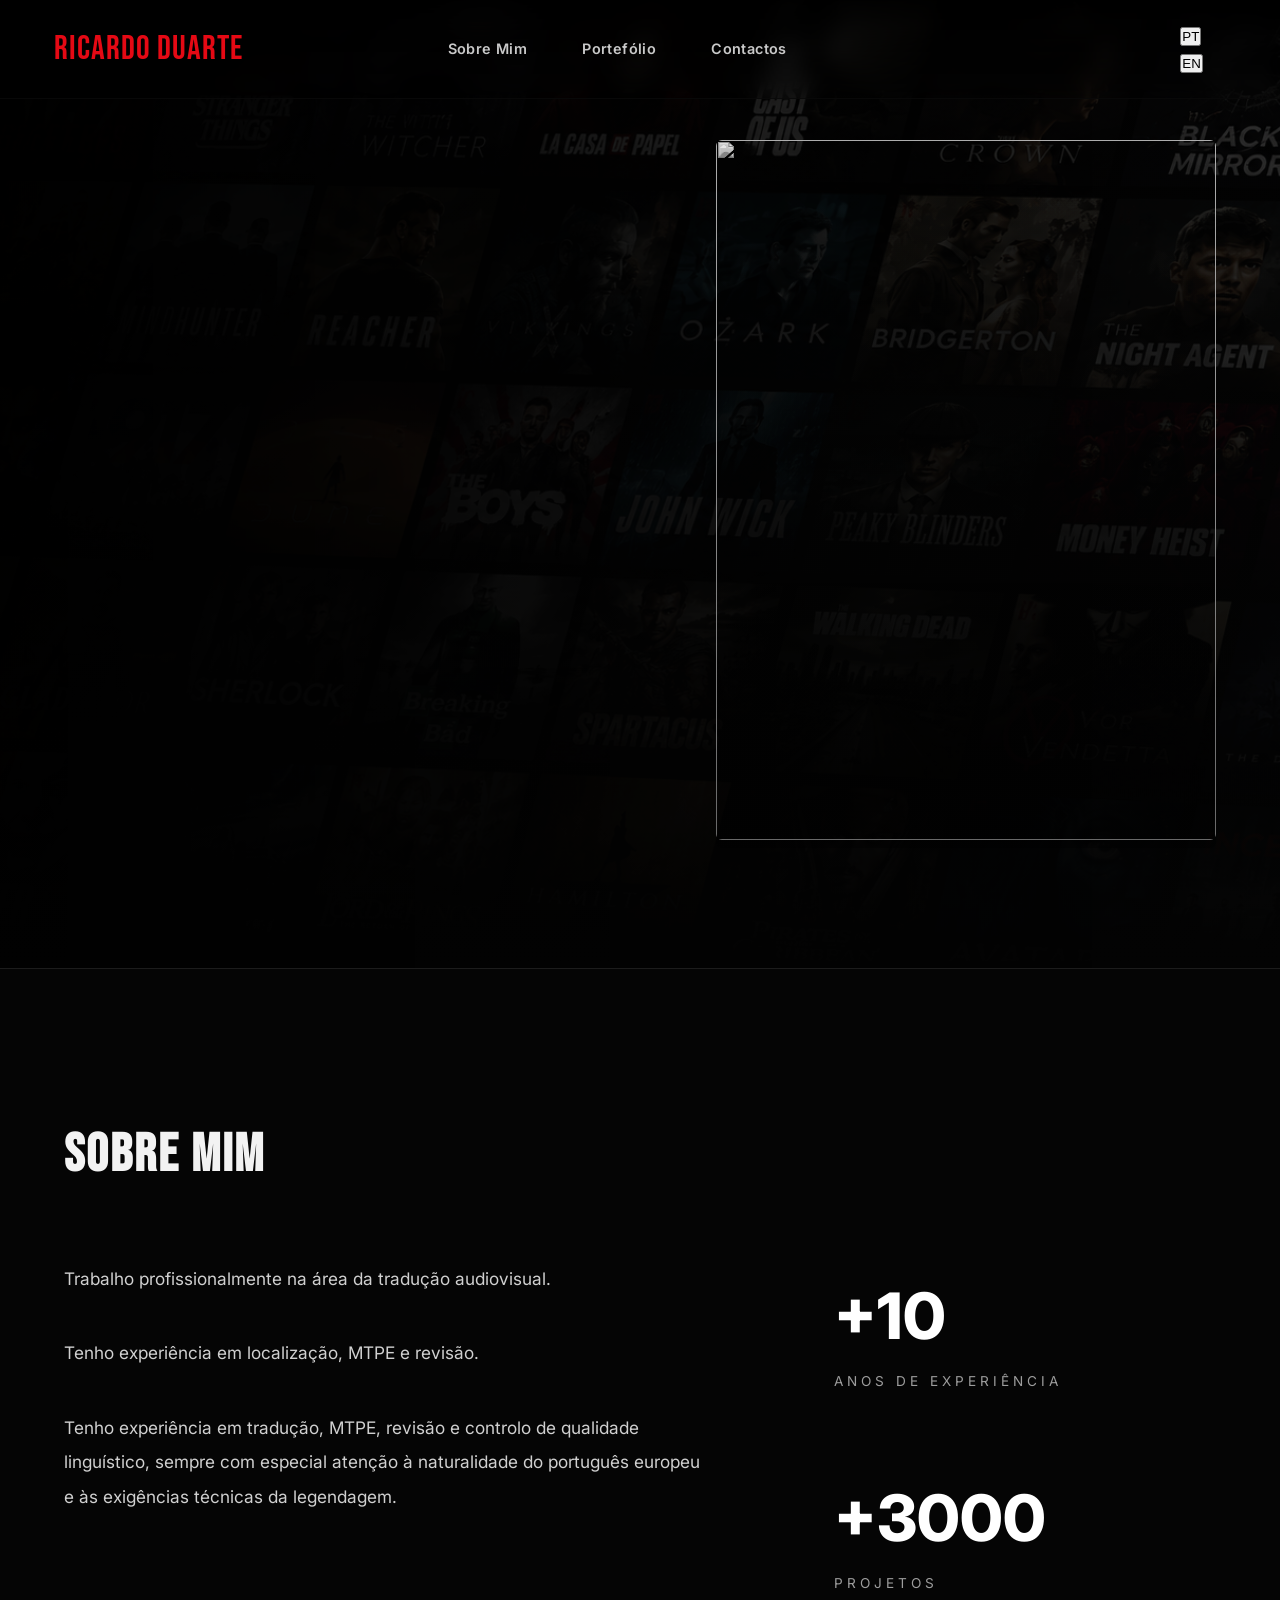
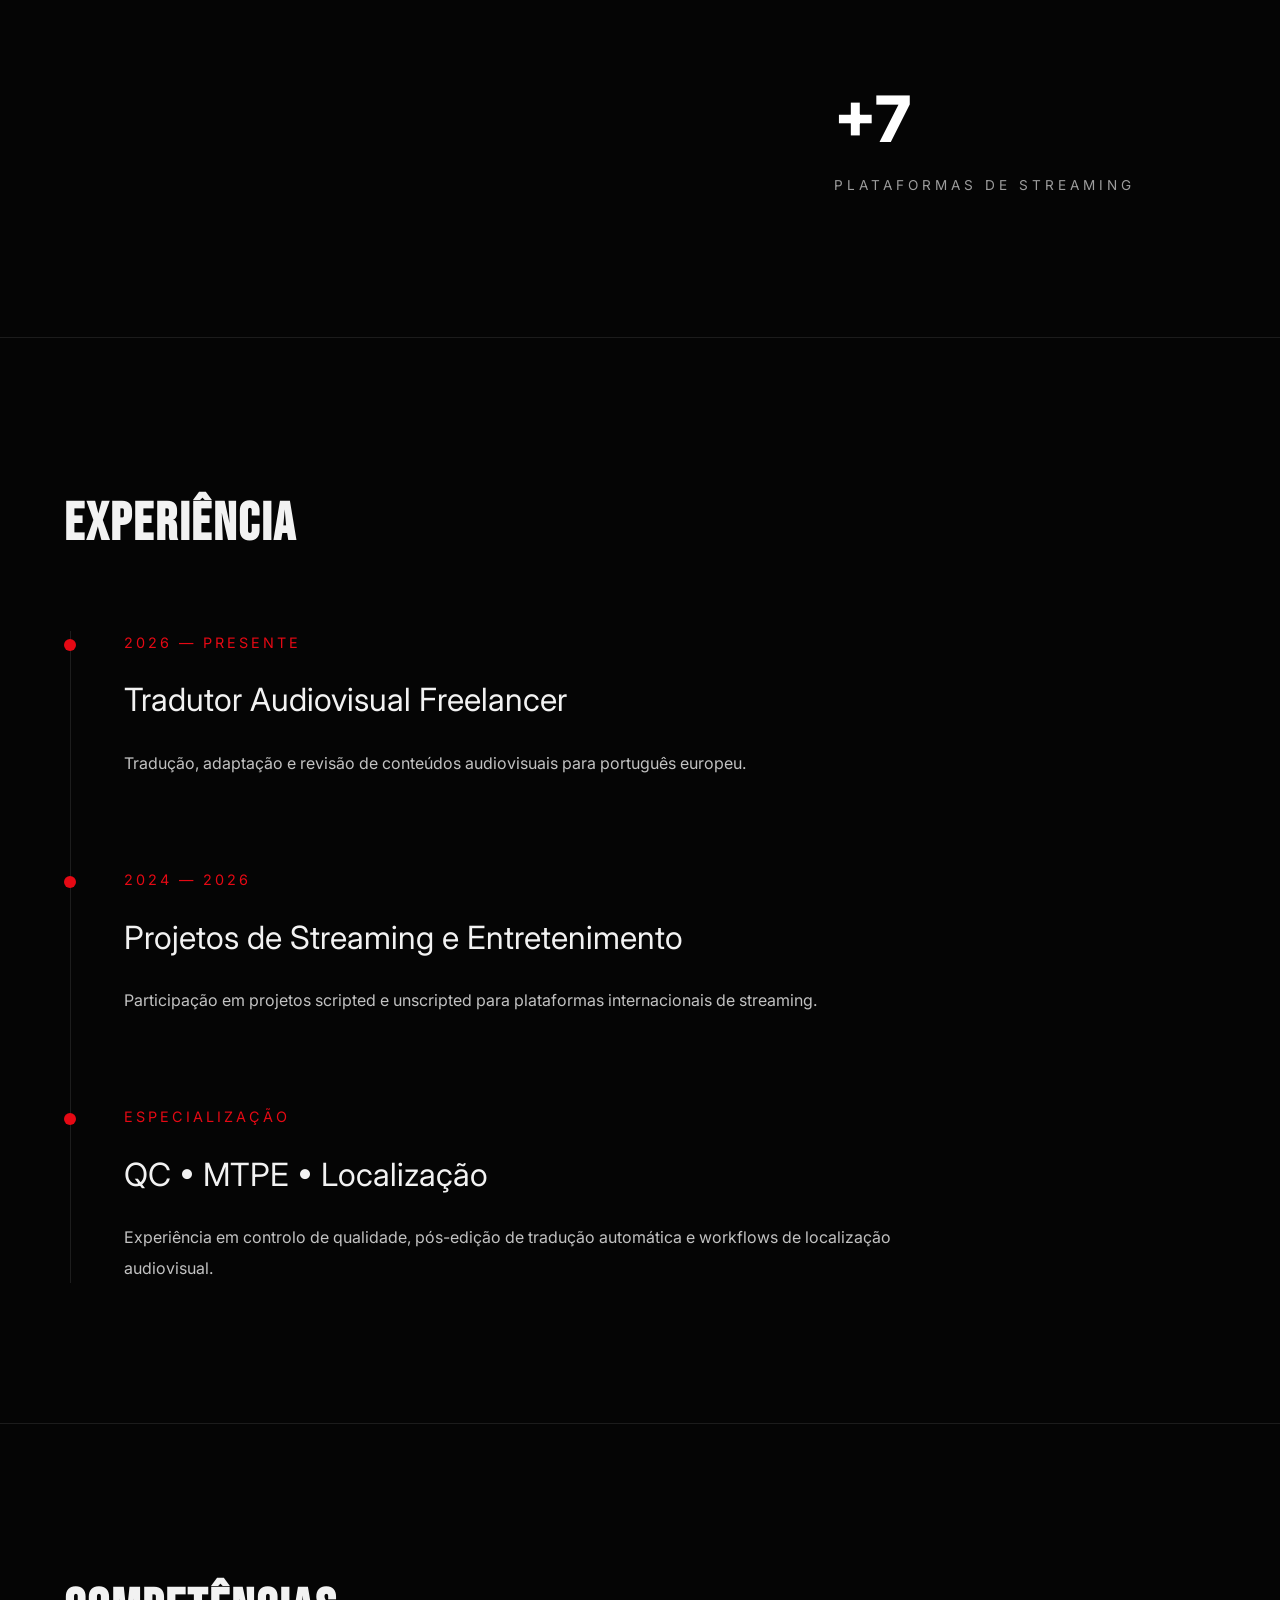
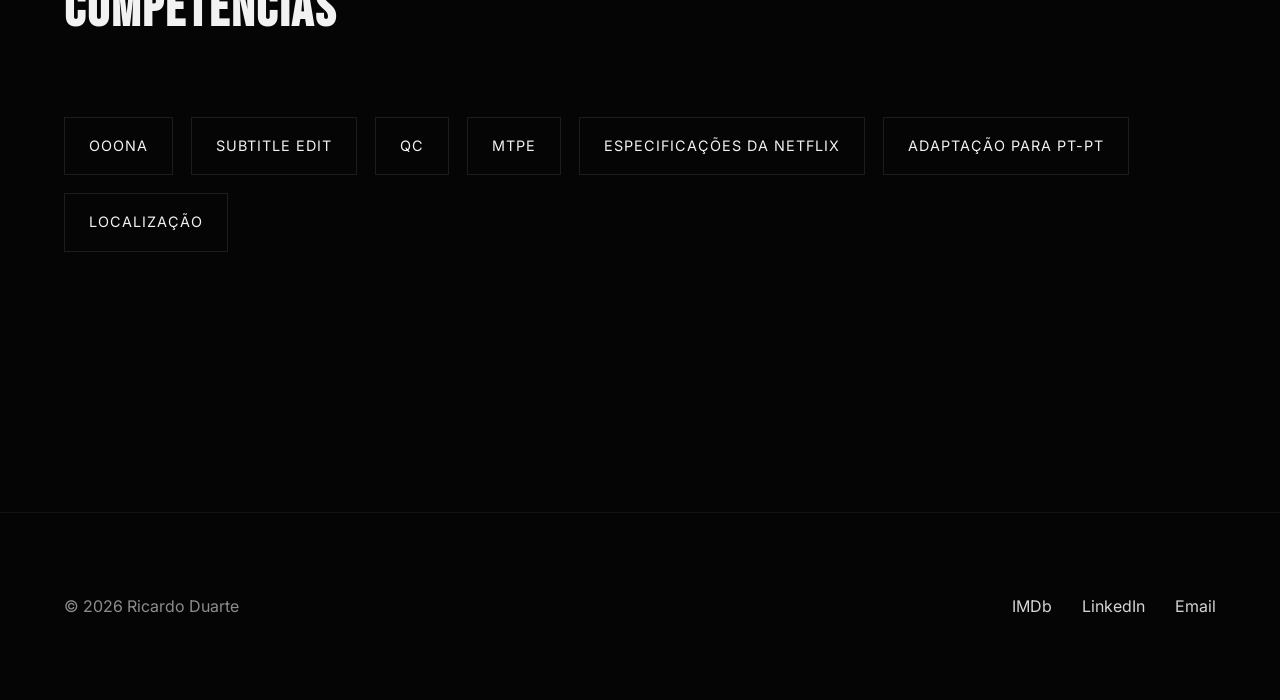
==== index.html @ 2865c987 "Update index.html landing" ====
<!DOCTYPE html>
<html lang="pt-PT">

<head>

  <meta charset="UTF-8" />

  <meta name="viewport"
        content="width=device-width, initial-scale=1.0" />

  <title>Ricardo Duarte — Tradução e legendagem audiovisual</title>

  <!-- FONTS -->

  <link rel="preconnect"
        href="https://fonts.googleapis.com">

  <link rel="preconnect"
        href="https://fonts.gstatic.com"
        crossorigin>

  <link href="https://fonts.googleapis.com/css2?family=Inter:wght@300;400;500;600;700;800&family=Bebas+Neue&display=swap"
        rel="stylesheet">
<link rel="stylesheet" href="css/global.css">
<link rel="stylesheet" href="css/index.css">

</head>

<body>

  <!-- NAVBAR -->

  <nav>
    <a href="index.html"
       class="logo">
      RICARDO DUARTE
    </a>

    <div class="nav-links">

      <a href="index.html">Sobre Mim</a>

      <a href="pages/portfolio.html">Portefólio</a>

      <a href="pages/contactos.html">Contactos</a>

    </div>
        <div class="language-switch">

      <button onclick="loadLanguage('pt')">
          PT
      </button>
  
      <button onclick="loadLanguage('en')">
          EN
      </button>
    </div>

  </nav>

  <!-- HERO -->

  <section class="hero">

    <div class="hero-background"></div>

    <div class="container hero-grid">

      <div class="hero-left">

        <div id="hero-subtitle" class="hero-subtitle"></div>

        <h1>
          <span id="hero-first-name">
          </span>

          <br>

          <span id="hero-last-name"></span>
        </h1>

        <div id="hero-description" class="hero-description"></div>

      </div>

      <div class="hero-image">

        <div class="image-overlay"></div>
        <img id="hero-image" src="" alt="">

      </div>

    </div>

  </section>

  <main>

    <!-- ABOUT -->

    <section class="section">

      <div class="container">

        <h2 id="about-title" class="section-title">
          Sobre Mim
        </h2>

        <div class="about-grid">

          <div class="about-text">

            <p id="about-text-1"></p>
            
            <p id="about-text-2"></p>

            <p id="about-text-3"></p>
            
          </div>

          <div class="stats">

            <div class="stat">

              <h3 id="aboutExpYears"></h3>

              <p id="aboutExpYearsDescription"></p>

            </div>

            <div class="stat">

              <h3 id="aboutExpProjects"></h3>

              <p id="aboutExpProjectsDescription"></p>

            </div>

            <div class="stat">

              <h3 id="aboutExpChannels"></h3>

              <p id="aboutExpChannelsDescription"></p>

            </div>

          </div>

        </div>

      </div>

    </section>

    <!-- EXPERIENCE -->

    <section class="section">

      <div class="container">

        <h2 id="experience-title" class="section-title"></h2>

        <div id="experience-container" class="timeline"></div>

      </div>

    </section>

    <!-- SKILLS -->

    <section class="section">

      <div class="container">

        <h2 id="skills-title" class="section-title">
          Competências
        </h2>

        <div id="skills-container" class="skills"></div>

      </div>

    </section>

  </main>

  <!-- FOOTER -->

  <footer>

    <div class="container footer-content">

      <p>
        © 2026 Ricardo Duarte
      </p>

      <div class="footer-links">

        <a href="#">IMDb</a>

        <a href="#">LinkedIn</a>

        <a href="pages/contactos.html">Email</a>

      </div>

    </div>

  </footer>
  
  <script src="data/index-content.js"></script>
  <script src="scripts/language.js"></script>
  <script src="scripts/script.js"></script>

</body>
</html>
---- css/global.css ----
/* FOOTER */

footer{

  padding:80px 0;

  border-top:
  1px solid rgba(255,255,255,0.05);
}

.footer-content{

  display:flex;

  justify-content:space-between;

  align-items:center;

  gap:20px;

  flex-wrap:wrap;
}

.footer-content p{

  color:#8d8d8d;
}

.footer-links{

  display:flex;

  gap:30px;
}

.footer-links a{

  position:relative;

  color:#d5d5d5;

  text-decoration:none;
}

.footer-links a::after{

  content:"";

  position:absolute;

  left:0;

  bottom:-5px;

  width:0%;

  height:1px;

  background:#e50914;

  transition:0.25s ease;
}

.footer-links a:hover::after{

  width:100%;
}
---- css/index.css ----
@import url('https://fonts.googleapis.com/css2?family=Inter:wght@300;400;500;600;700;800&family=Bebas+Neue&display=swap');

*{
  margin:0;
  padding:0;
  box-sizing:border-box;
}

:root{
  --bg:#050505;
  --text:#f2f2f2;
  --muted:#9f9f9f;
  --accent:#e50914;
  --border:#1c1c1c;
}

html{
  scroll-behavior:smooth;
}

main {
    padding-bottom: 120px;
}

body{
  background:var(--bg);
  color:var(--text);
  font-family:'Inter',sans-serif;
  overflow-x:hidden;
  line-height:1.7;
}

/* NAVBAR */

nav{

  position:fixed;

  top:0;

  width:100%;

  z-index:9999;

  display:flex;

  align-items:center;

  padding:22px 54px;

  background:
  linear-gradient(
    to bottom,
    rgba(0,0,0,0.9),
    rgba(0,0,0,0.15)
  );

  backdrop-filter:blur(10px);

  border-bottom:
  1px solid rgba(255,255,255,0.03);
}

.logo{

  position:absolute;

  left:54px;

  top:20px;

  font-family:'Bebas Neue',sans-serif;

  font-size:2.15rem;

  letter-spacing:1px;

  color:var(--accent);

  text-decoration:none;
}

.nav-links{

  width:100%;

  display:flex;

  justify-content:center;

  gap:55px;
}

.nav-links a{

  position:relative;

  color:#c9c9c9;

  text-decoration:none;

  font-size:0.9rem;

  font-weight:600;

  letter-spacing:0.4px;

  transition:0.25s ease;
}

.nav-links a::after{

  content:"";

  position:absolute;

  left:0;

  bottom:-8px;

  width:0;

  height:2px;

  background:var(--accent);

  transition:0.25s ease;
}

.nav-links a:hover{

  color:white;
}

.nav-links a:hover::after{

  width:100%;
}

/* CONTAINER */

.container{
  width:min(1300px,90%);
  margin:auto;
}

/* HERO */

.hero{

  position:relative;

  min-height:100vh;

  display:flex;

  align-items:center;

  overflow:hidden;

  padding:
  140px
  0
  120px;
}

.hero-background{

  position:absolute;

  inset:0;

  background:
  linear-gradient(
    to right,
    rgba(0,0,0,0.88) 5%,
    rgba(0,0,0,0.65) 40%,
    rgba(0,0,0,0.45) 100%
  ),
  linear-gradient(
    to top,
    rgba(5,5,5,1),
    rgba(5,5,5,0.2)
  ),
  url("../images/hero-bg.jpg");

  background-size:cover;

  background-position:center;

  opacity:0.95;
}

.hero-grid{

  position:relative;

  z-index:2;

  display:grid;

  grid-template-columns:
  1fr
  500px;

  gap:80px;

  align-items:center;
}

.hero-subtitle{

  color:
  rgba(229,9,20,0.92);

  font-size:0.8rem;

  font-weight:700;

  letter-spacing:4px;

  margin-bottom:14px;

  text-transform:uppercase;
}

.hero-left h1{

  font-family:'Bebas Neue',sans-serif;

  font-size:
  clamp(5rem,10vw,8rem);

  line-height:0.88;

  letter-spacing:1px;

  margin-bottom:26px;

  color:#f5f5f5;
}

.hero-left h1 span{
  color:var(--accent);
}

.hero-description{

  max-width:560px;

  font-size:1.02rem;

  color:#b5b5b5;

  line-height:1.9;
}

/* HERO IMAGE */

.hero-image{

  position:relative;
}

.hero-image img{

  width:100%;

  height:700px;

  object-fit:cover;

  filter:
  grayscale(100%)
  brightness(0.9);

  border-radius:6px;
}

.image-overlay{

  position:absolute;

  inset:0;

  background:
  linear-gradient(
    to top,
    rgba(0,0,0,0.4),
    rgba(0,0,0,0)
  );

  z-index:2;

  border-radius:6px;
}

/* SECTIONS */

.section{

  padding:140px 0;

  border-top:
  1px solid var(--border);
}

.section-title{

  font-family:'Bebas Neue',sans-serif;

  font-size:3.4rem;

  letter-spacing:2px;

  margin-bottom:60px;
}

/* ABOUT */

.about-grid{
    display:grid;
    grid-template-columns:1.7fr 1fr;
    gap:120px;
}

.about-text p{
    font-size:1.08rem;
    line-height:2;
    color:#d0d0d0;
    margin-bottom:40px;
}

.stats{
    display:flex;
    flex-direction:column;
    justify-content:center;
    gap:70px;
}

.stat h3{
    font-size:4rem;
    font-weight:800;
    color:white;
}

.stat p{
    color:#9d9d9d;
    text-transform:uppercase;
    letter-spacing:4px;
    font-size:0.85rem;
}

.timeline{
    position:relative;
    display:flex;
    flex-direction:column;
    gap:90px;
    padding-left:60px;
}

.timeline::before{
    content:"";
    position:absolute;
    left:6px;
    top:0;
    bottom:0;
    width:1px;
    background:#1d1d1d;
}

.timeline-item{
    position:relative;
}

.timeline-item::before{
    content:"";
    position:absolute;
    left:-60px;
    top:8px;
    width:12px;
    height:12px;
    border-radius:50%;
    background:#e50914;
}

.timeline-year{
    color:#e50914;
    font-size:0.9rem;
    letter-spacing:3px;
    text-transform:uppercase;
    margin-bottom:18px;
}

.timeline-title{
    font-size:2rem;
    margin-bottom:20px;
}

.timeline-description{
    max-width:800px;
    color:#c2c2c2;
    line-height:1.9;
}

.skills{
    display:flex;
    flex-wrap:wrap;
    gap:18px;
}

.skill{
    border:1px solid #1d1d1d;
    padding:16px 24px;
    font-size:0.9rem;
    letter-spacing:1px;
    text-transform:uppercase;
    transition:.25s;
}

.skill:hover{
    border-color:#e50914;
    transform:translateY(-2px);
}

/* FOOTER */

/* footer{

  padding:80px 0;

  border-top:
  1px solid var(--border);
}

.footer-content{

  display:flex;

  justify-content:space-between;

  align-items:center;

  gap:20px;

  flex-wrap:wrap;
}

.footer-content p{

  color:var(--muted);
}

.footer-links{

  display:flex;

  gap:30px;
}

.footer-links a{

  position:relative;

  color:#d5d5d5;
}

.footer-links a::after{

  content:"";

  position:absolute;

  left:0;

  bottom:-5px;

  width:0%;

  height:1px;

  background:var(--accent);

  transition:0.25s ease;
}

.footer-links a:hover::after{

  width:100%;
} */

/* RESPONSIVE */

@media (max-width:1000px){

  .hero-grid,
  .about-grid{

    grid-template-columns:1fr;
  }

  .hero-image img{

    height:500px;
  }

  .hero{

    padding-top:160px;
  }
}

@media (max-width:700px){

  nav{

    padding:
    18px
    24px;
  }

  .logo{

    left:24px;

    font-size:1.8rem;
  }

  .nav-links{

    gap:20px;
  }

  .hero-left h1{

    font-size:4.5rem;
  }

  .section-title{

    font-size:2.5rem;
  }

  .stat h3{

    font-size:2.2rem;
  }
}
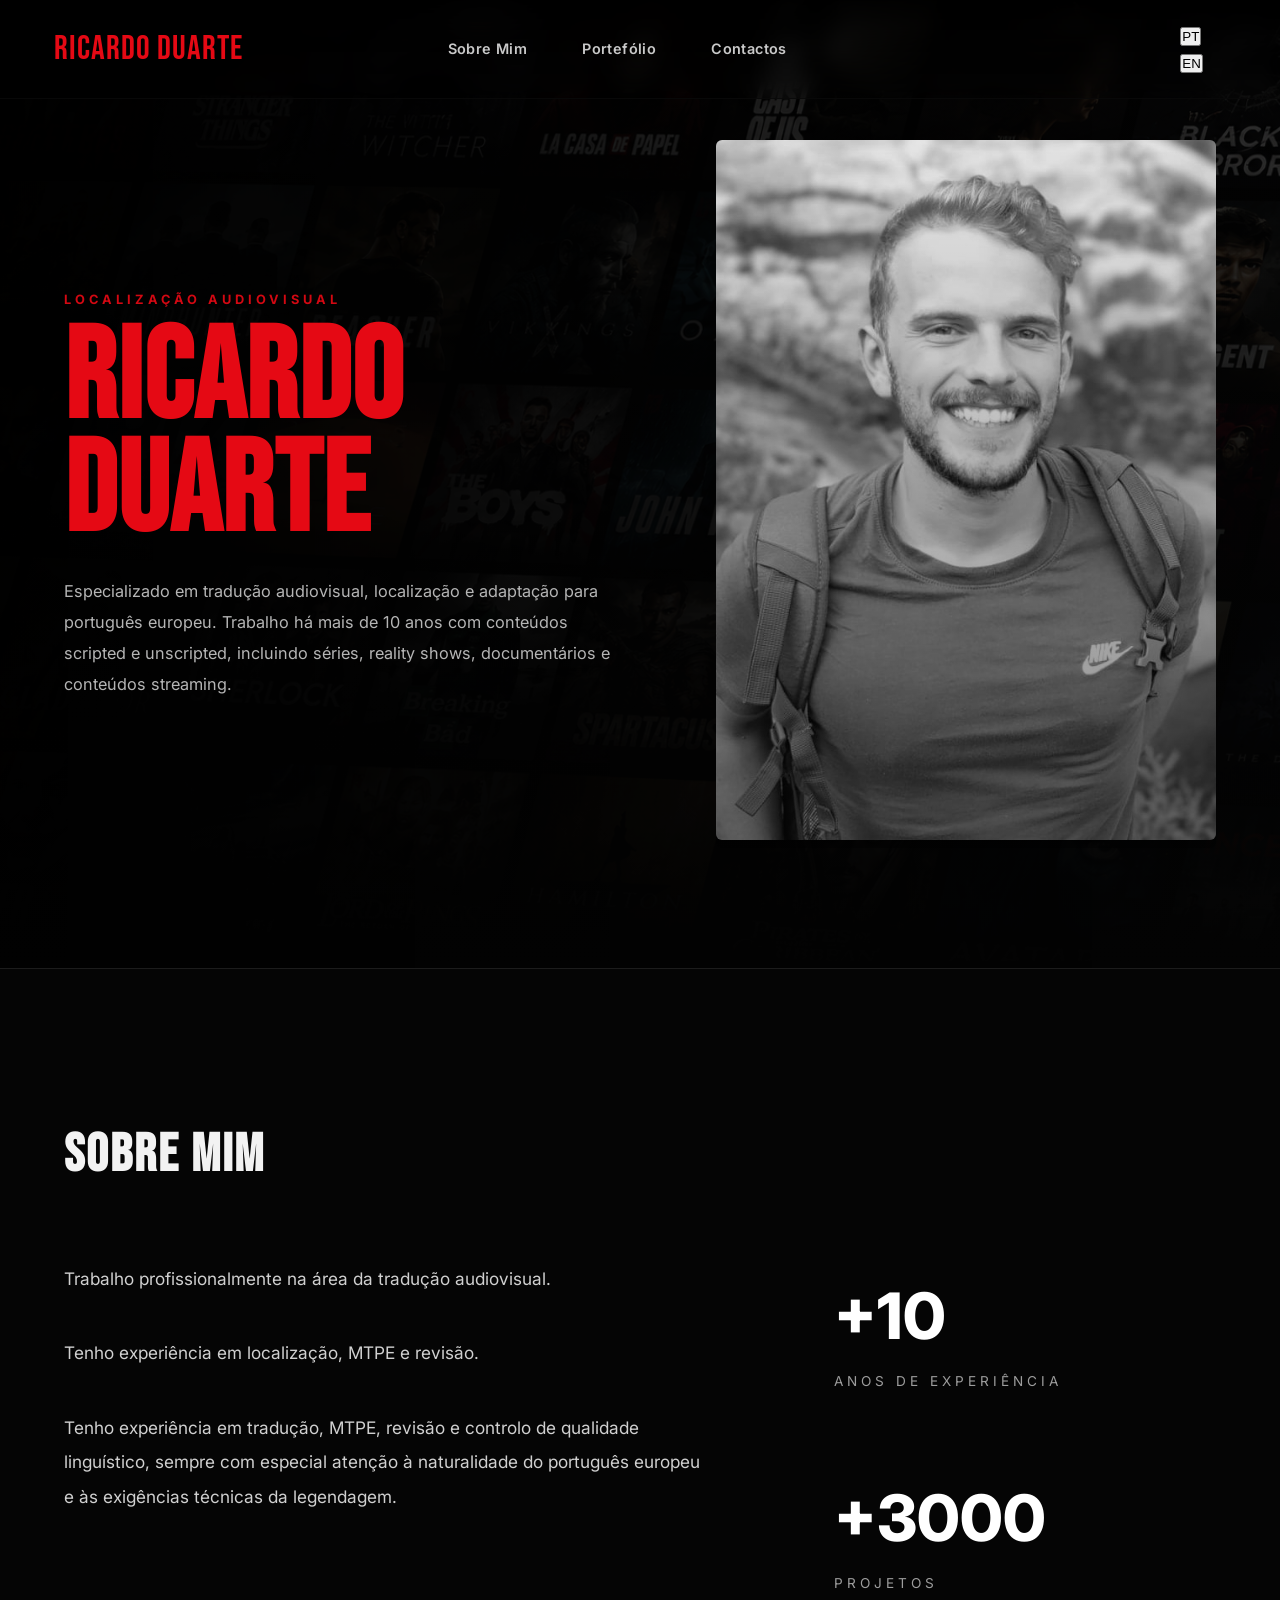
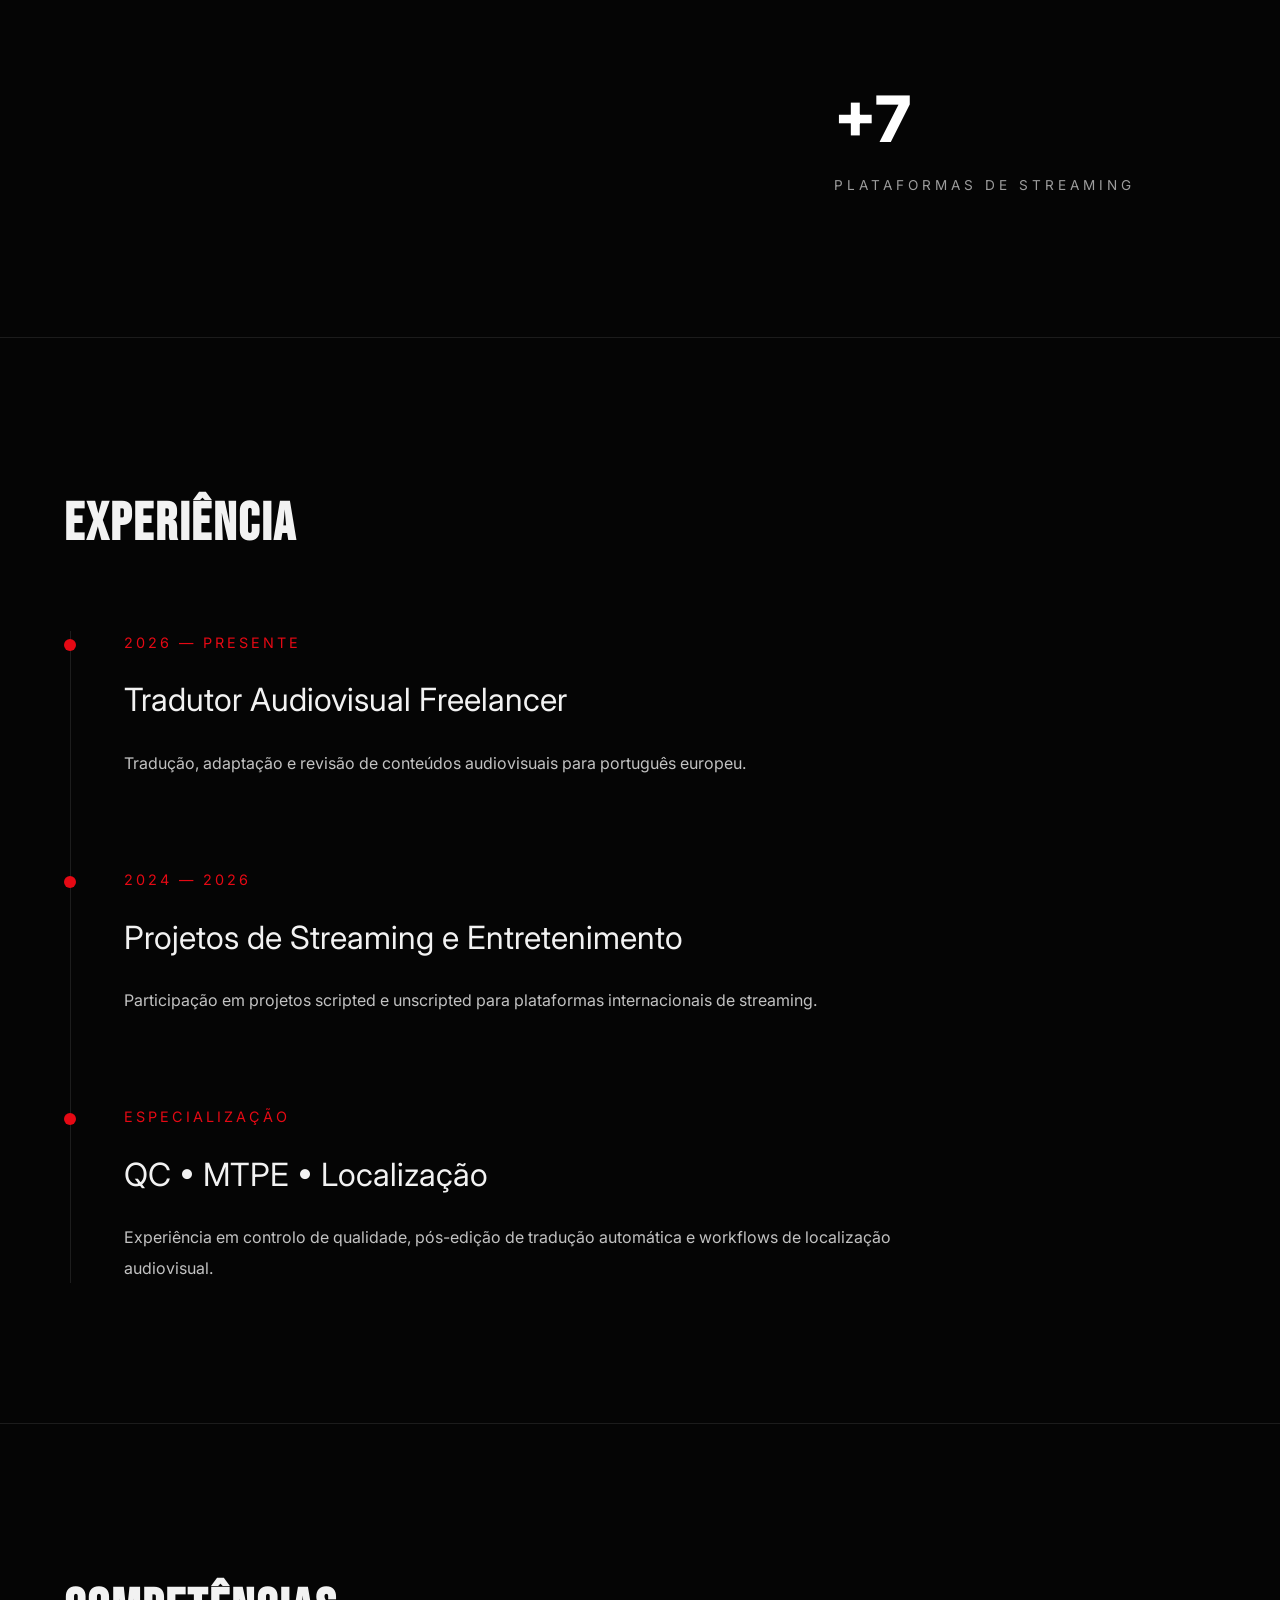
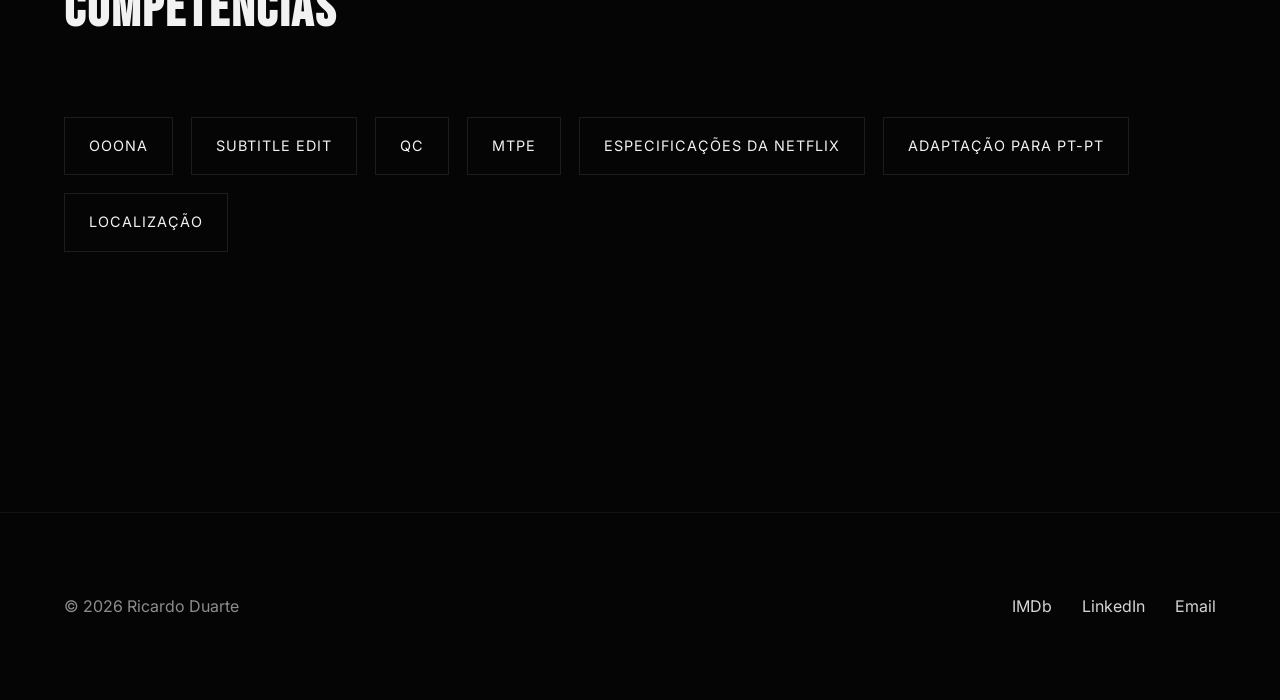
==== commit 3ea1d541: "Update index.html name red" ====
--- a/index.html
+++ b/index.html
@@ -71,12 +71,12 @@
         <div id="hero-subtitle" class="hero-subtitle"></div>
 
         <h1>
-          <span id="hero-first-name">
+          <span id="hero-first-name" class="hero-name-white">
           </span>
 
           <br>
 
-          <span id="hero-last-name"></span>
+          <span id="hero-last-name" class="hero-name-red"></span>
         </h1>
 
         <div id="hero-description" class="hero-description"></div>
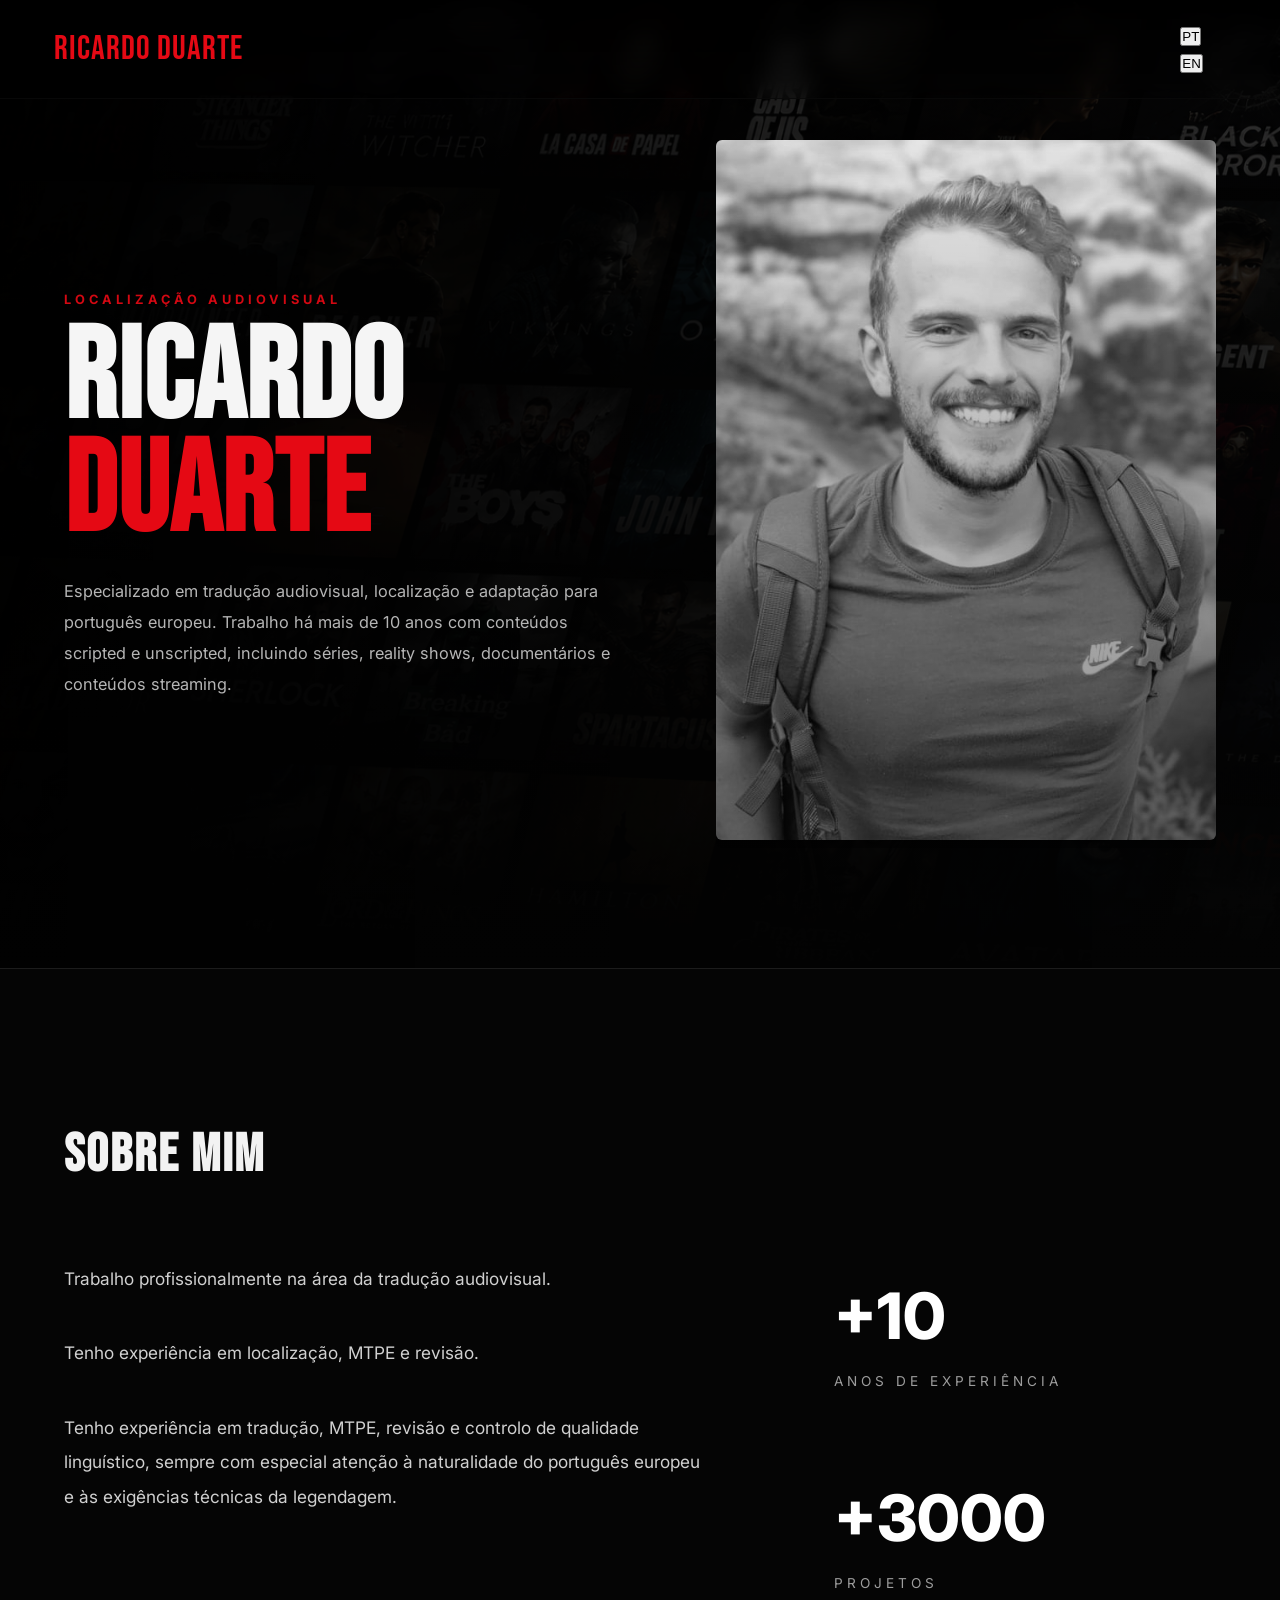
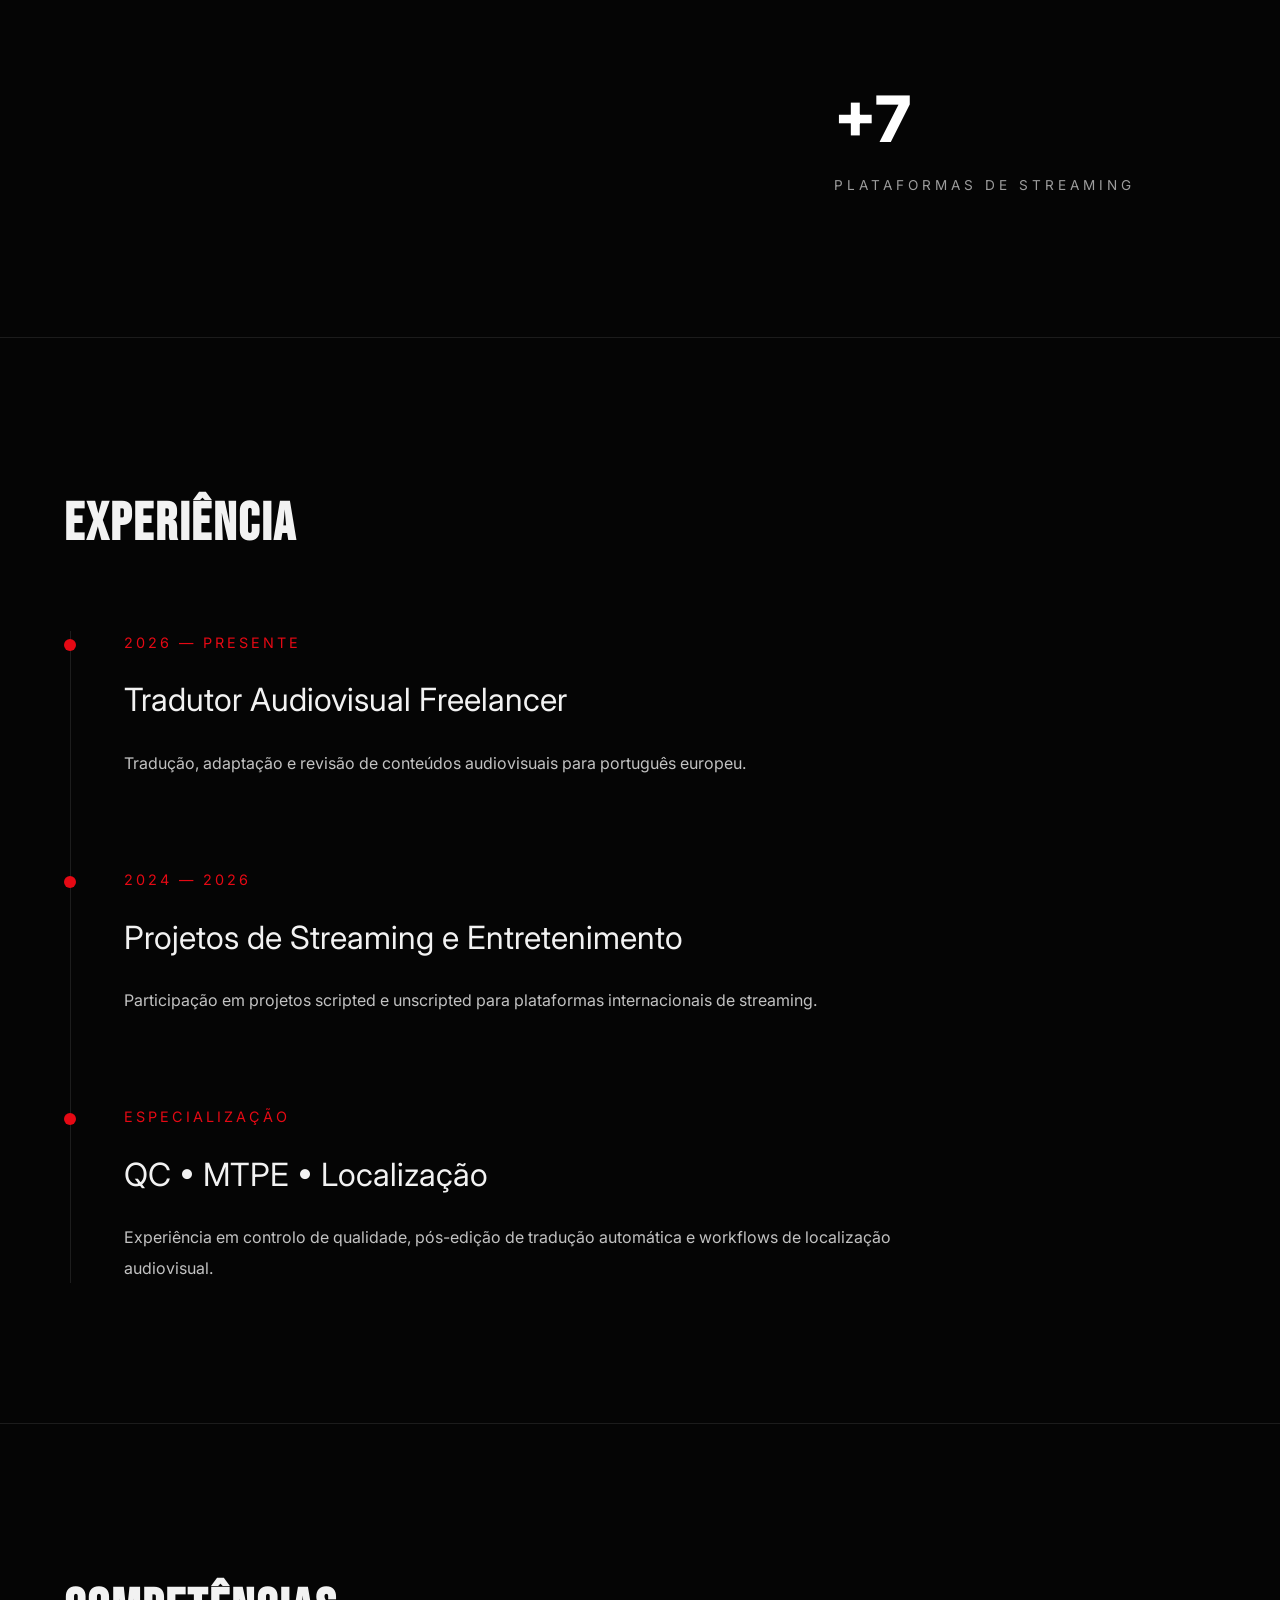
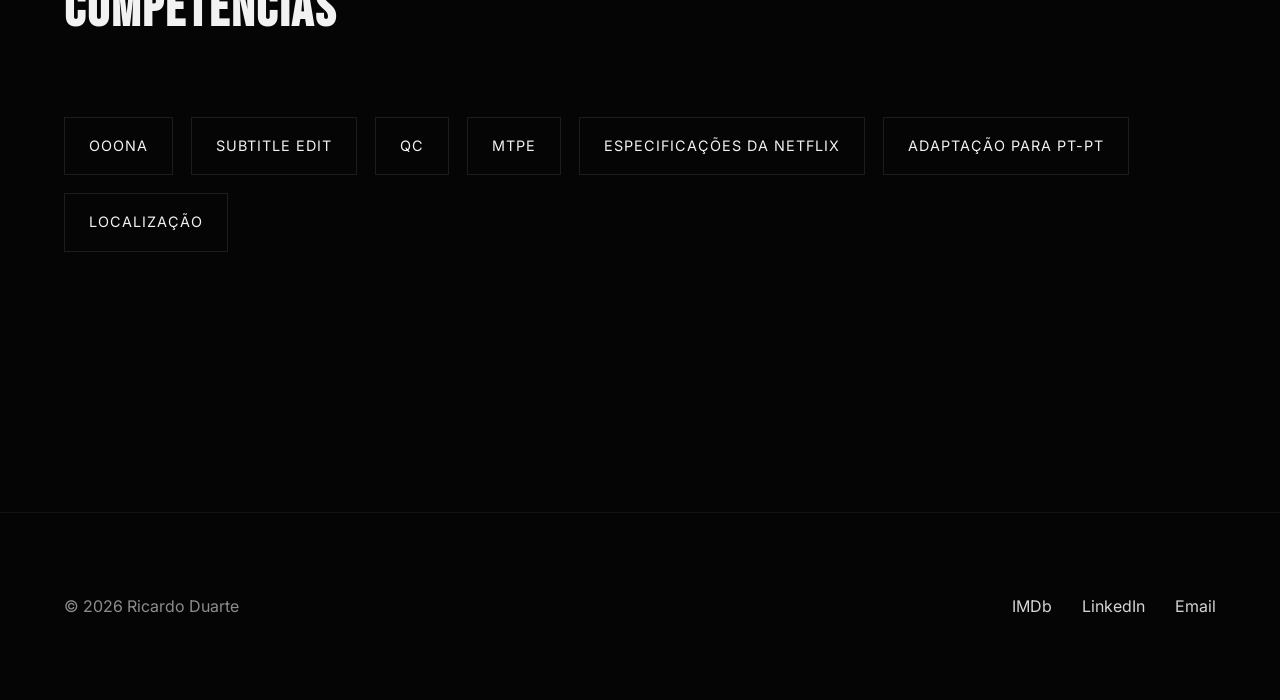
==== commit f796e1ec: "Update index.html navbar geral" ====
--- a/index.html
+++ b/index.html
@@ -38,11 +38,17 @@
 
     <div class="nav-links">
 
-      <a href="index.html">Sobre Mim</a>
-
-      <a href="pages/portfolio.html">Portefólio</a>
-
-      <a href="pages/contactos.html">Contactos</a>
+    <a
+        id="nav-about" href="#about">
+    </a>
+    
+    <a
+        id="nav-portfolio" href="pages/portfolio.html">
+    </a>
+    
+    <a
+        id="nav-contact" href="pages/contactos.html">
+    </a>
 
     </div>
         <div class="language-switch">
--- a/css/index.css
+++ b/css/index.css
@@ -240,10 +240,14 @@
   color:#f5f5f5;
 }
 
-.hero-left h1 span{
+.hero-left h1 .hero-name-red{
   color:var(--accent);
 }
 
+.hero-left h1 .hero-name-white{
+  color:#f5f5f5;
+}
+
 .hero-description{
 
   max-width:560px;
@@ -253,6 +257,16 @@
   color:#b5b5b5;
 
   line-height:1.9;
+}
+
+.hero-name-white {
+
+    color: #f5f5f5;
+}
+
+.hero-name-red {
+
+    color: var(--accent);
 }
 
 /* HERO IMAGE */
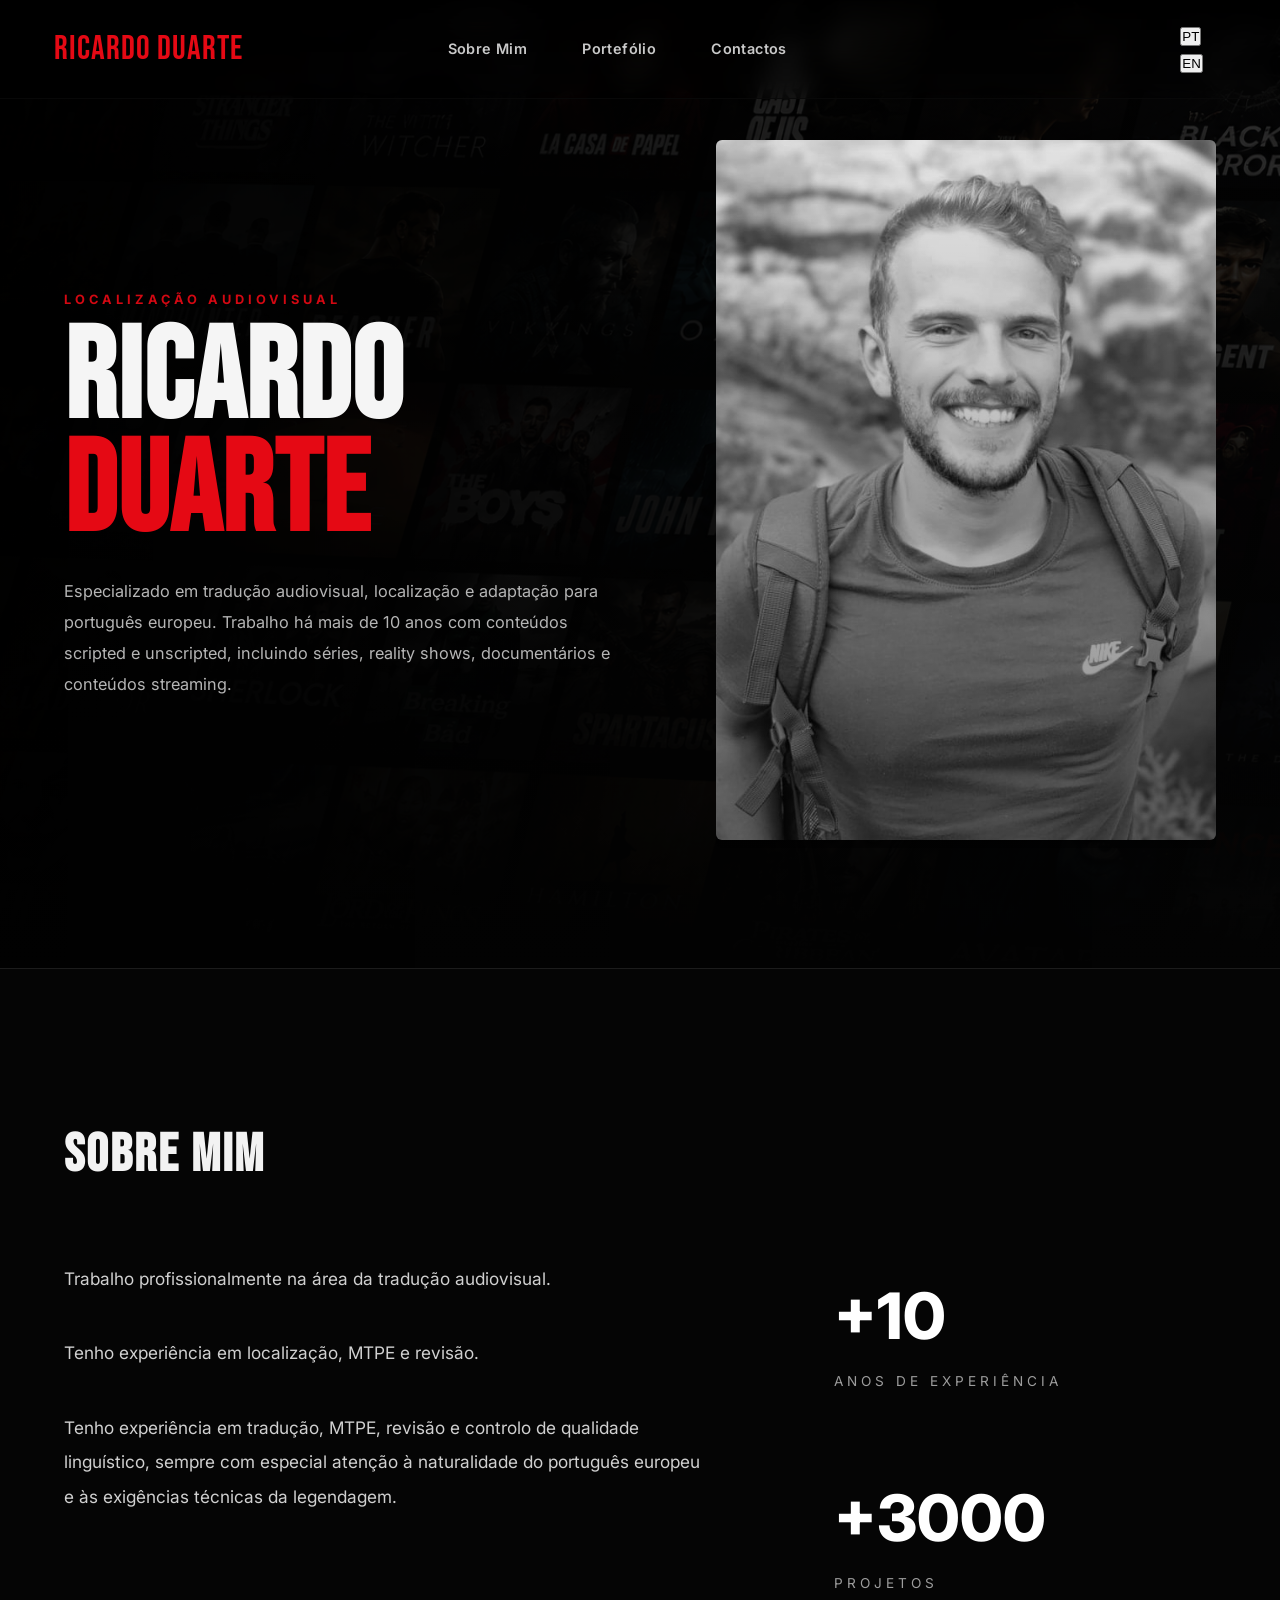
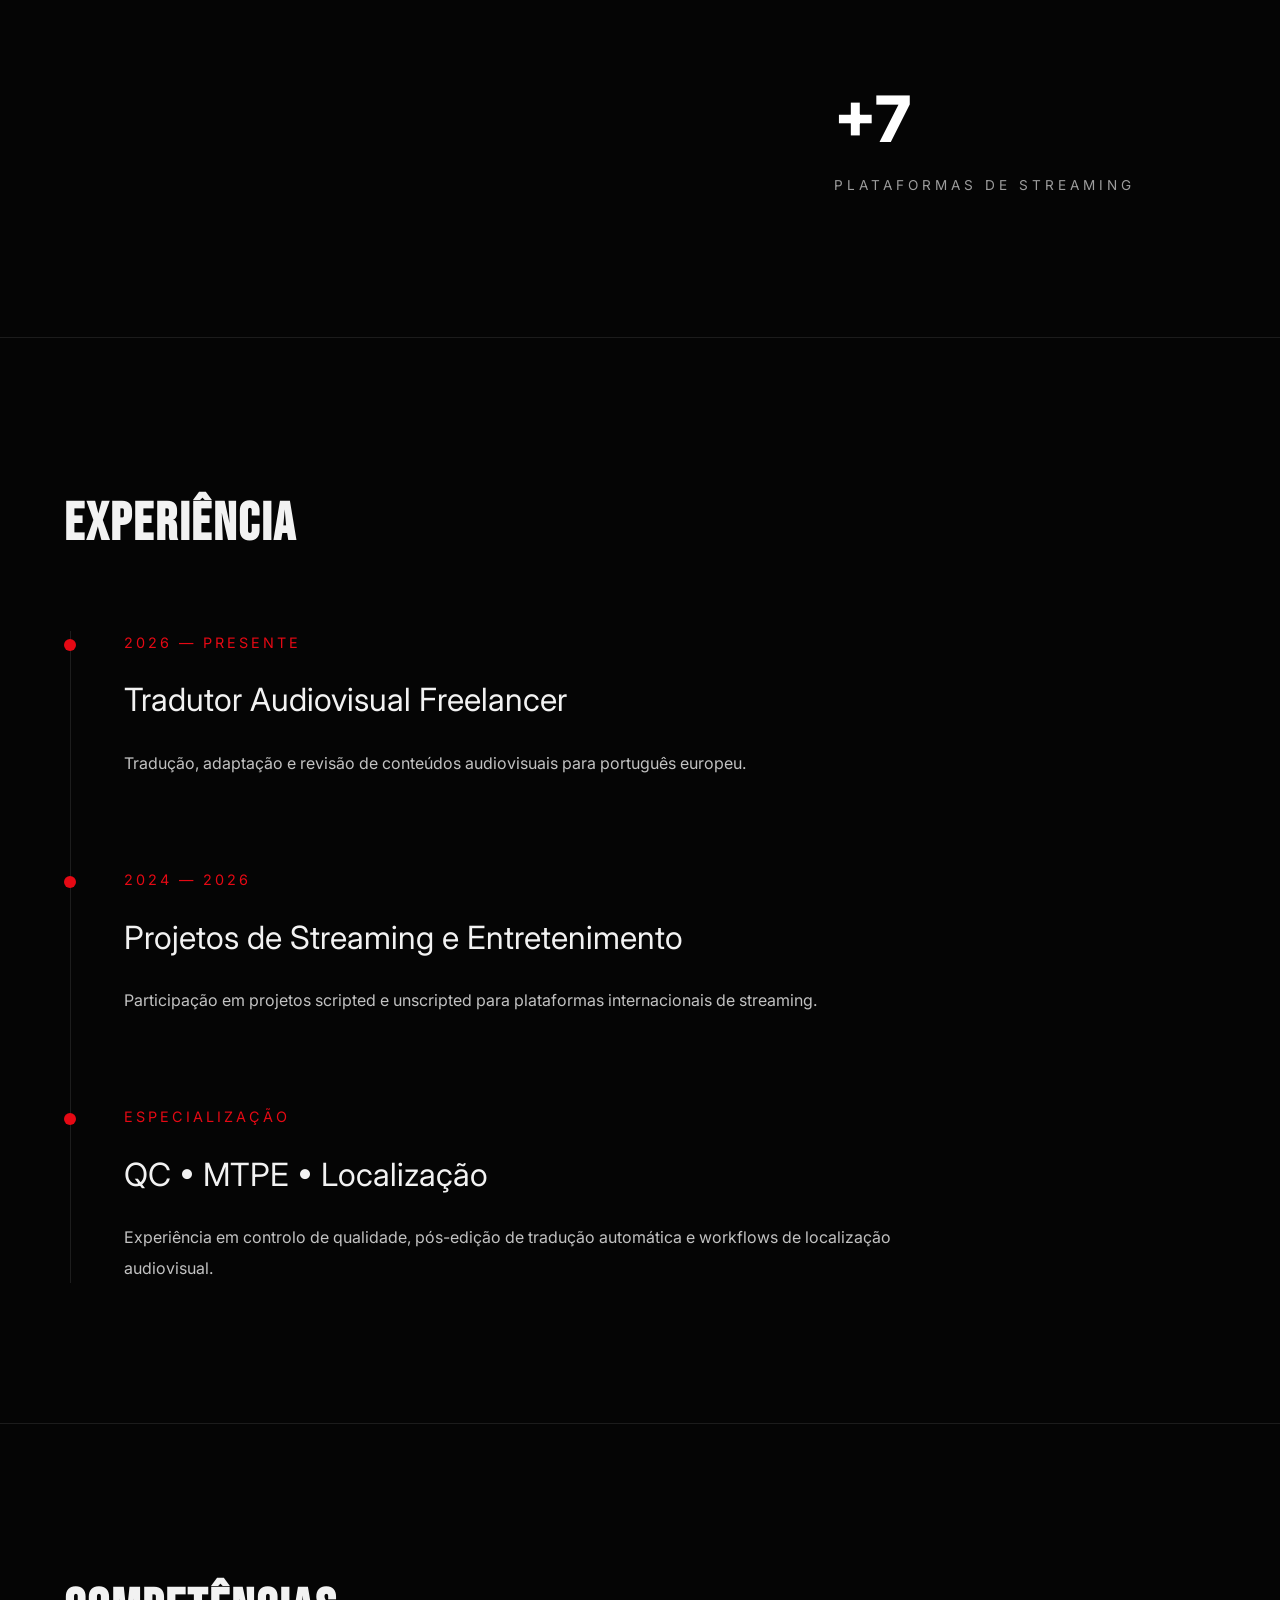
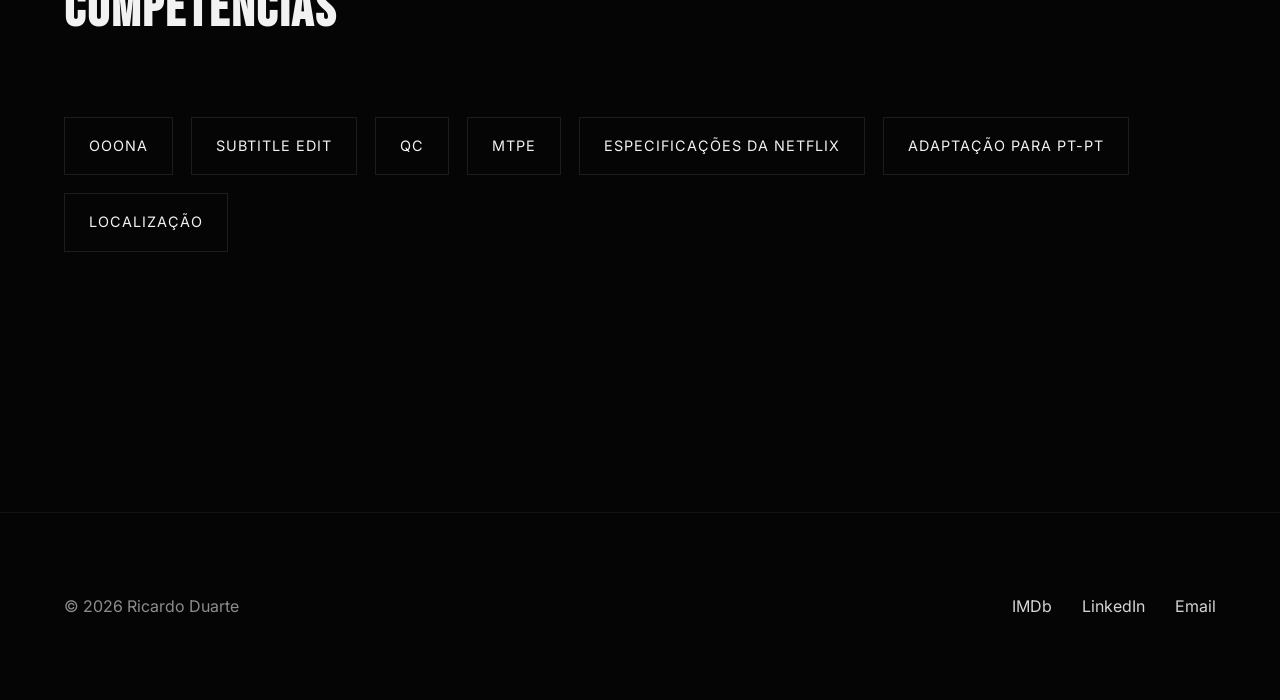
==== commit e9f631b3: "Update index.html" ====
--- a/index.html
+++ b/index.html
@@ -39,7 +39,7 @@
     <div class="nav-links">
 
     <a
-        id="nav-about" href="#about">
+        id="nav-about" href="index.html">
     </a>
     
     <a
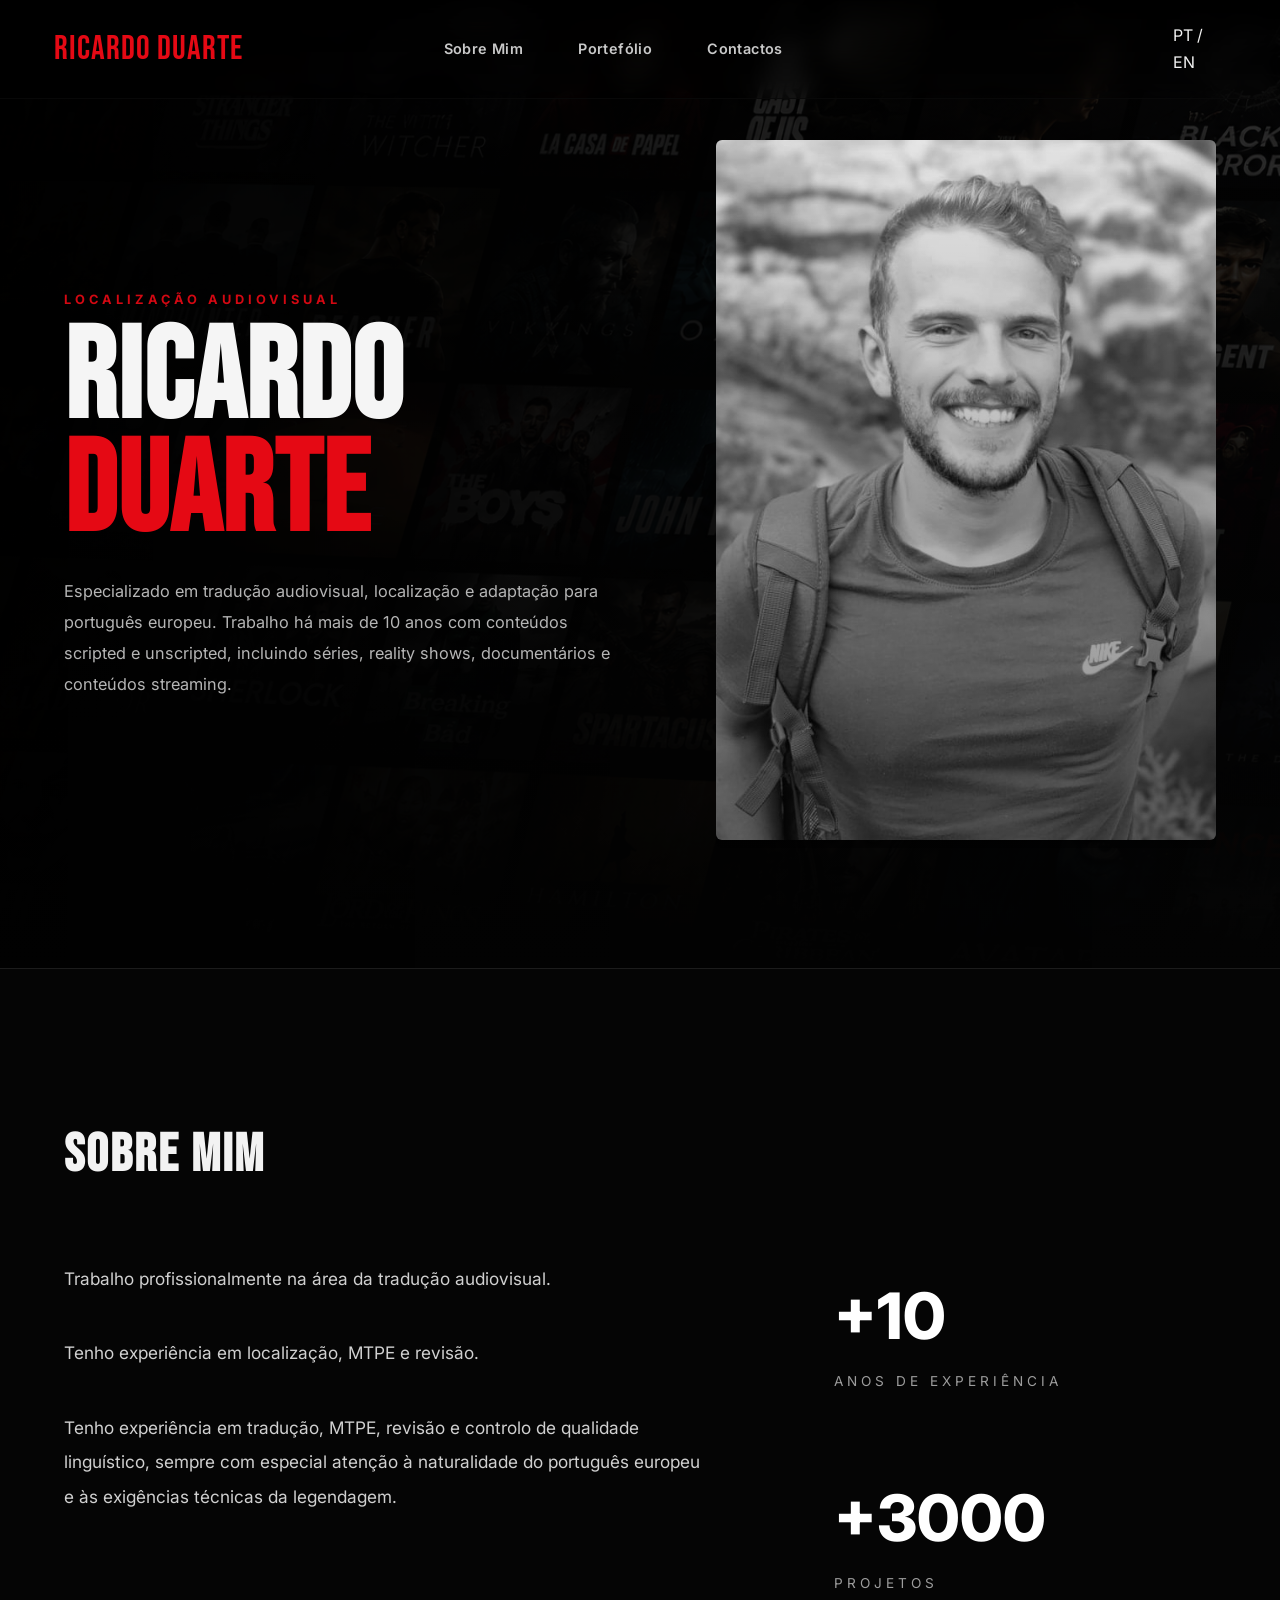
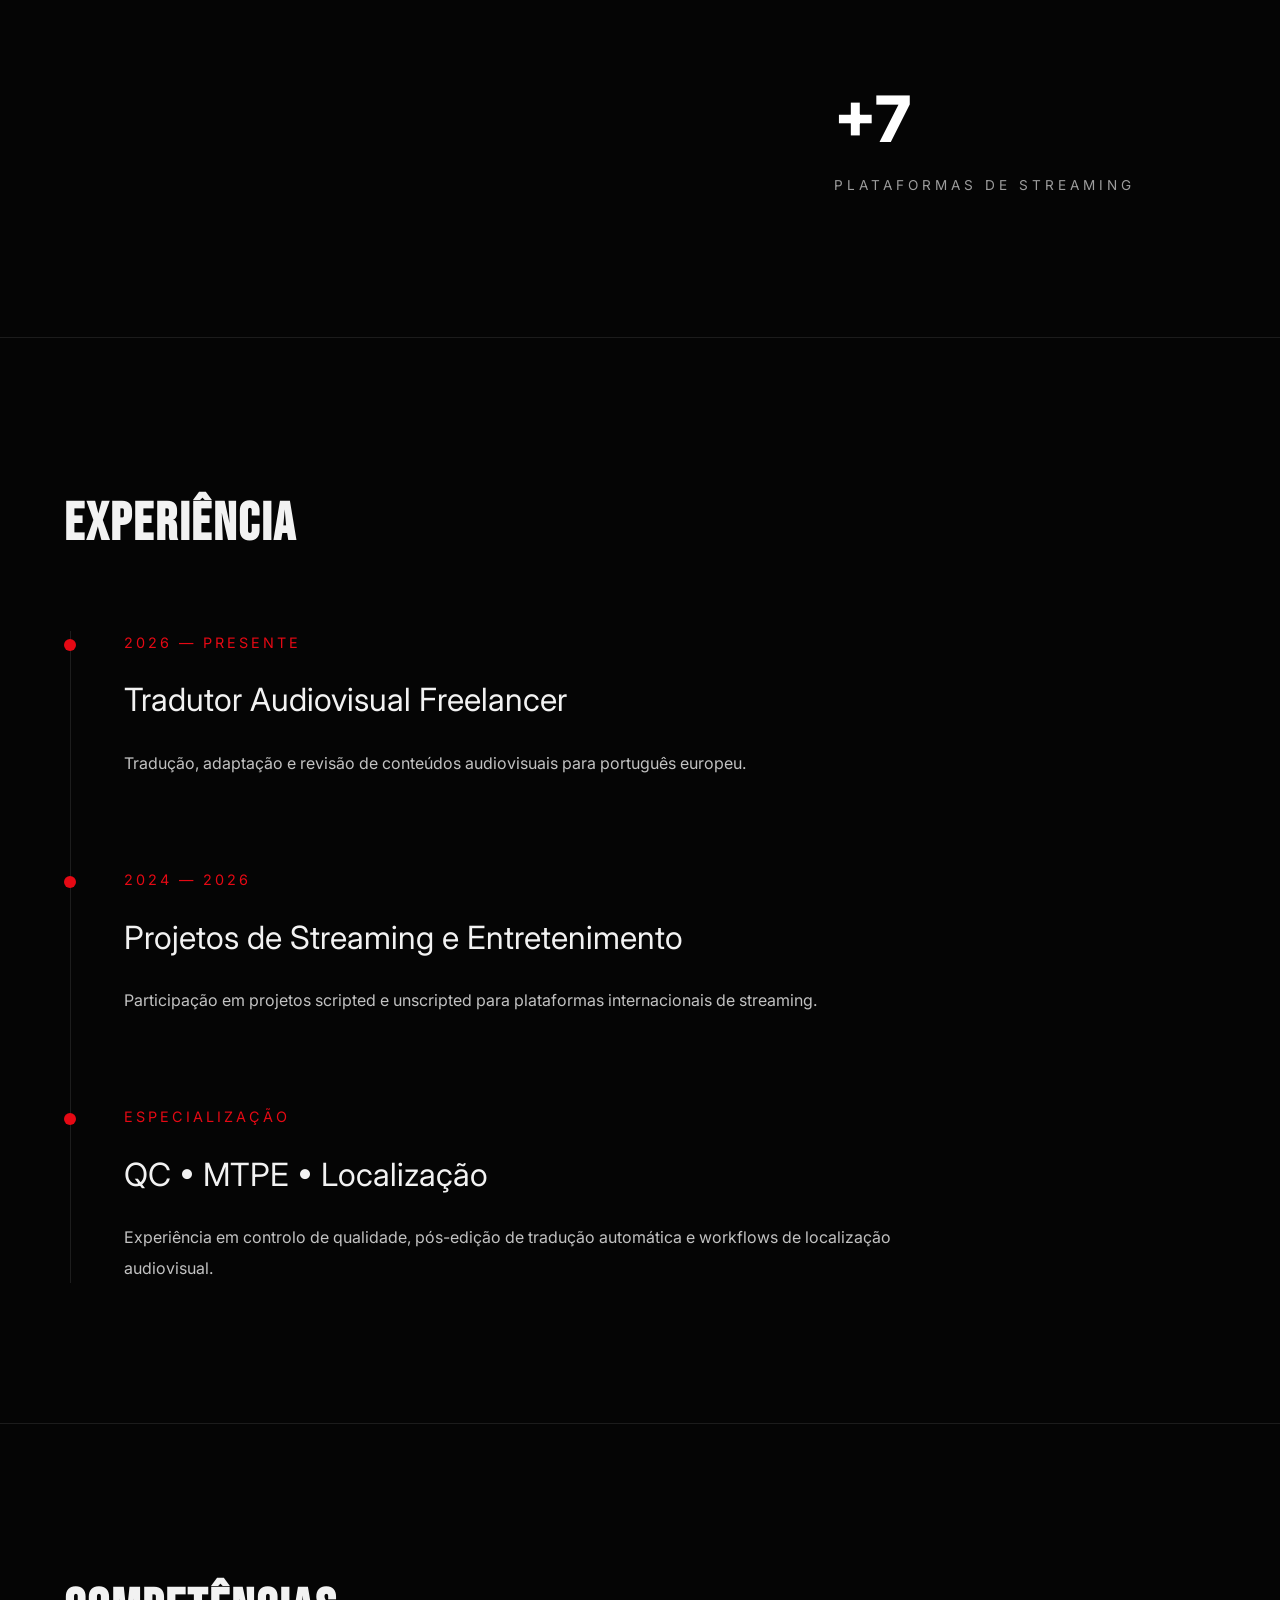
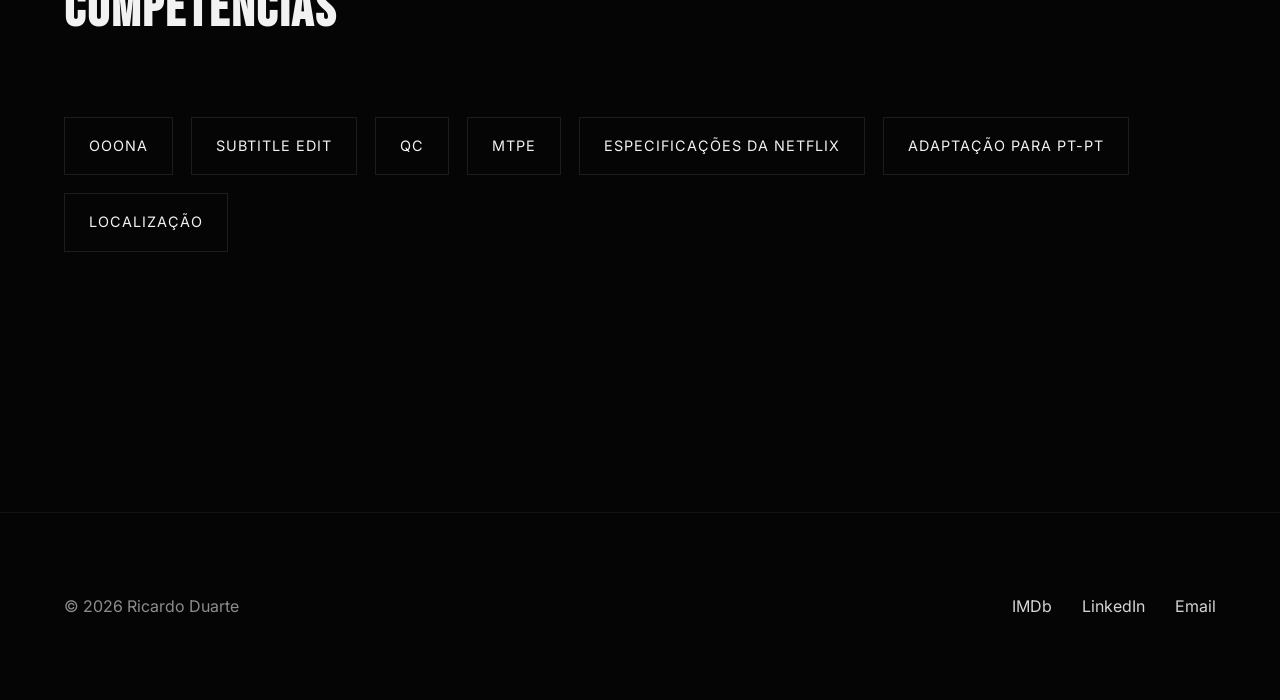
==== commit e4b33ce1: "Update index.html language switch" ====
--- a/index.html
+++ b/index.html
@@ -51,15 +51,25 @@
     </a>
 
     </div>
-        <div class="language-switch">
-
-      <button onclick="loadLanguage('pt')">
-          PT
-      </button>
-  
-      <button onclick="loadLanguage('en')">
-          EN
-      </button>
+    
+    <div class="language-switch">
+    
+        <span
+            class="lang-option active"
+            onclick="loadLanguage('pt')">
+            PT
+        </span>
+    
+        <span class="lang-separator">
+            /
+        </span>
+    
+        <span
+            class="lang-option"
+            onclick="loadLanguage('en')">
+            EN
+        </span>
+    
     </div>
 
   </nav>
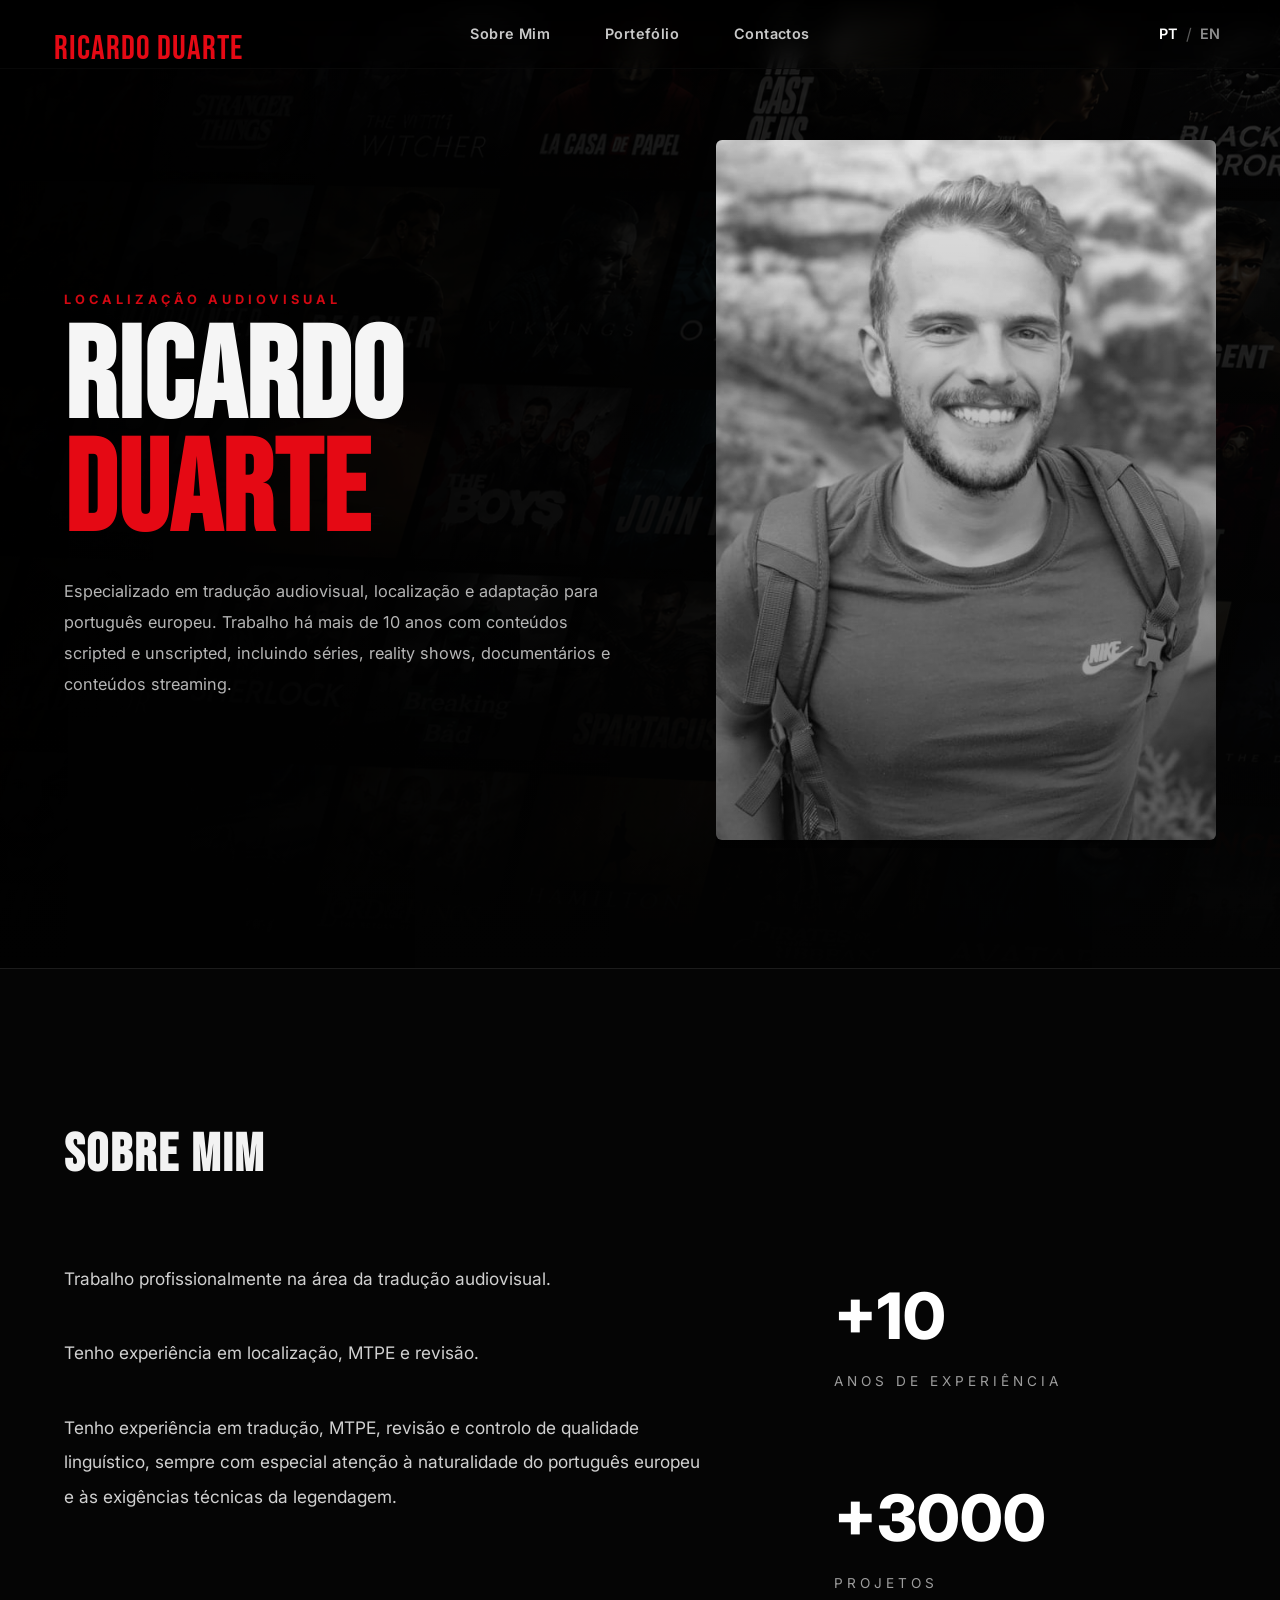
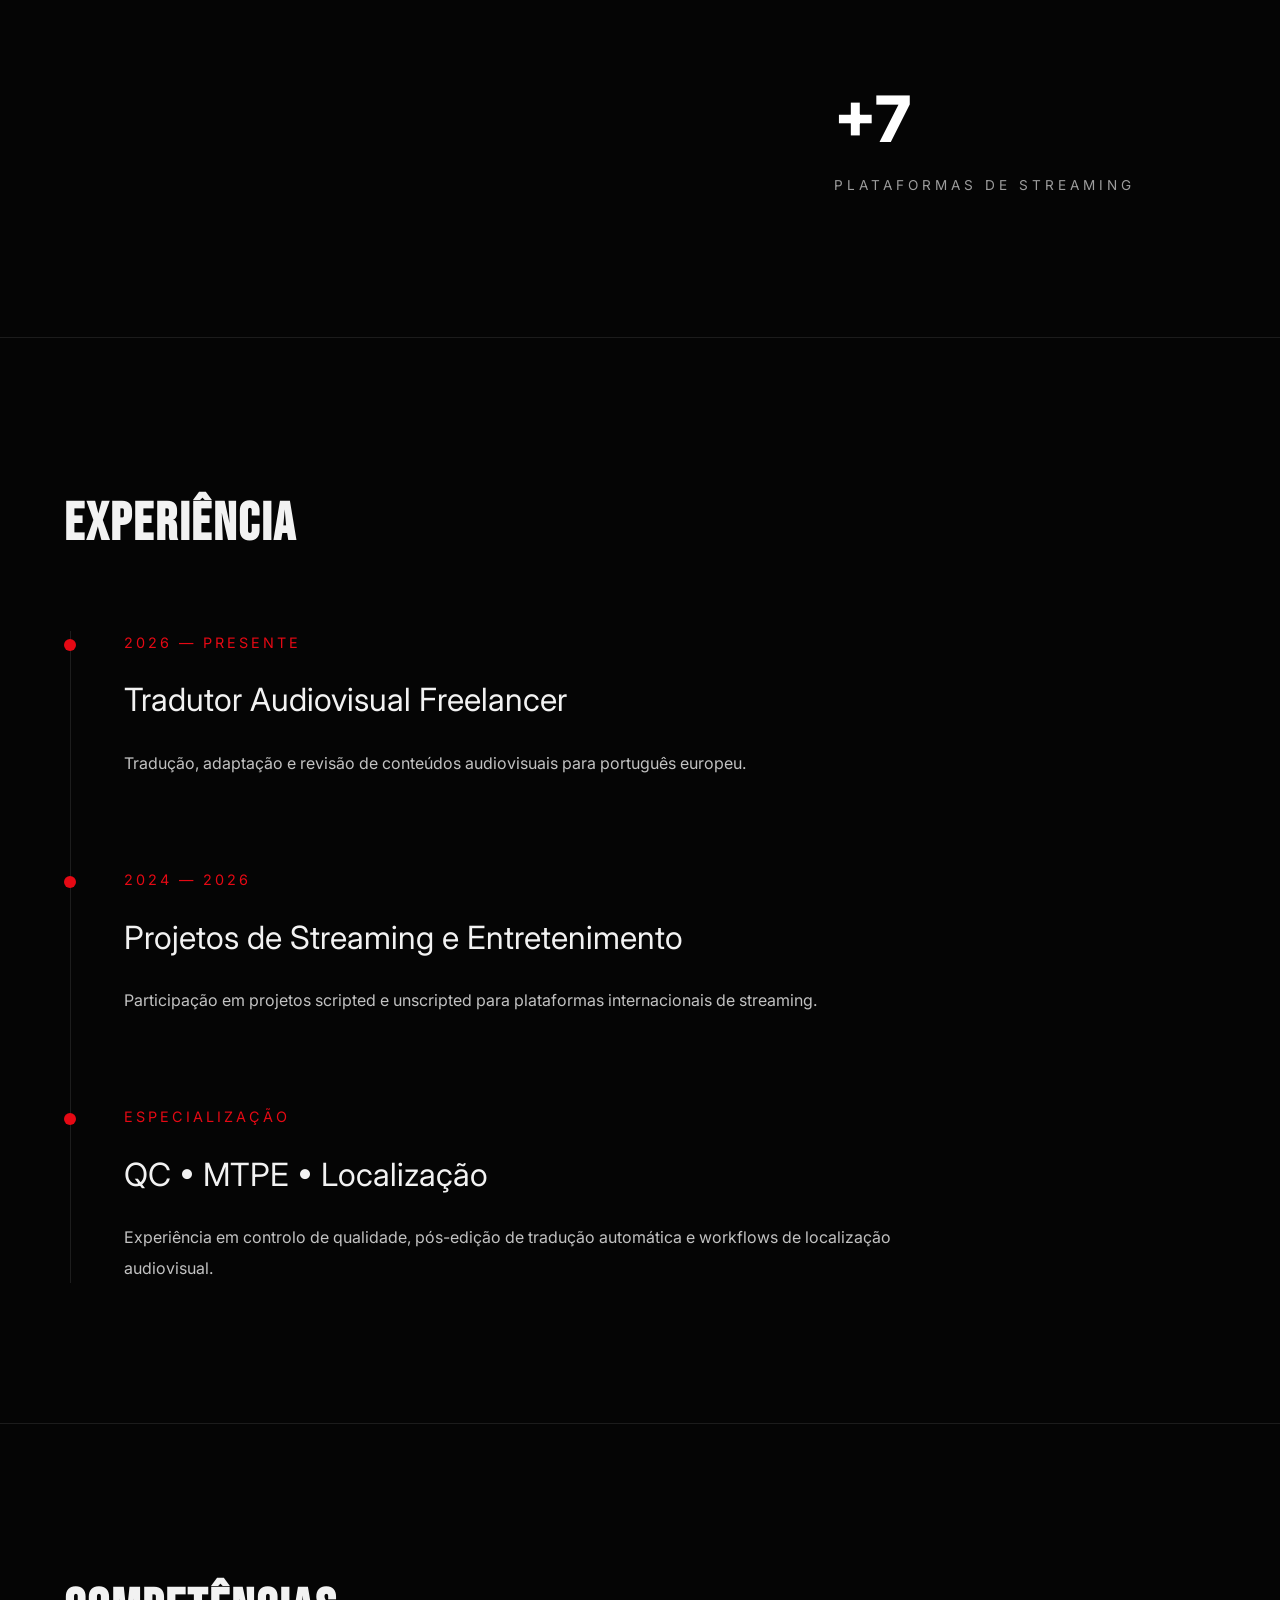
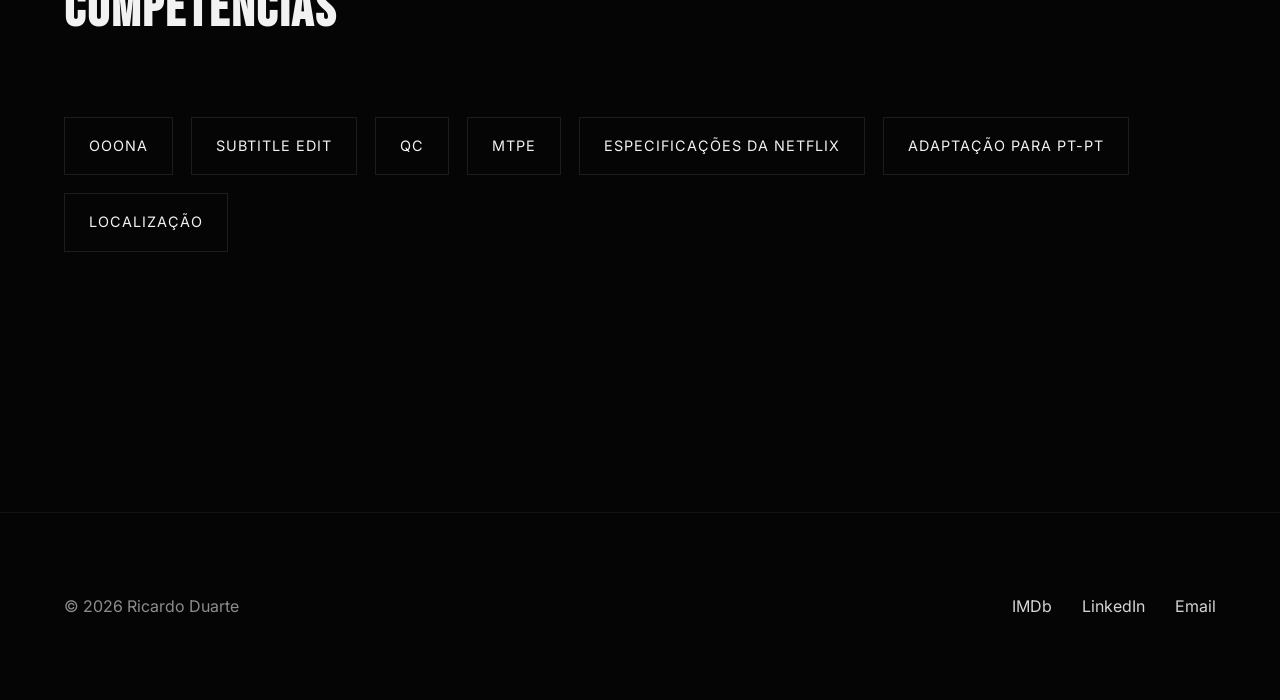
==== commit ab6d8625: "Update index.html" ====
--- a/index.html
+++ b/index.html
@@ -55,20 +55,20 @@
     <div class="language-switch">
     
         <span
-            class="lang-option active"
-            onclick="loadLanguage('pt')">
-            PT
-        </span>
-    
-        <span class="lang-separator">
-            /
-        </span>
-    
-        <span
-            class="lang-option"
-            onclick="loadLanguage('en')">
-            EN
-        </span>
+        class="lang-option"
+        data-lang="pt"
+        onclick="loadLanguage('pt')">
+        PT
+    </span>
+    
+    <span class="lang-separator">/</span>
+    
+    <span
+        class="lang-option"
+        data-lang="en"
+        onclick="loadLanguage('en')">
+        EN
+    </span>
     
     </div>
 
--- a/css/global.css
+++ b/css/global.css
@@ -1,3 +1,90 @@
+/* HEADER */
+.language-switch {
+
+    position: absolute;
+
+    right: 60px;
+
+    display: flex;
+
+    align-items: center;
+
+    gap: 8px;
+
+}
+
+.lang-option {
+
+    position: relative;
+
+    color: #8d8d8d;
+
+    font-size: 0.9rem;
+
+    font-weight: 600;
+
+    cursor: pointer;
+
+    transition: 0.25s ease;
+
+}
+
+.lang-option::after {
+
+    content: '';
+
+    position: absolute;
+
+    left: 0;
+
+    bottom: -8px;
+
+    width: 0%;
+
+    height: 2px;
+
+    background: #e50914;
+
+    transition: 0.25s ease;
+
+}
+
+.lang-option:not(.active):hover {
+
+    color: white;
+
+}
+
+.lang-option:not(.active):hover::after {
+
+    width: 100%;
+
+}
+
+.lang-option.active {
+
+    color: white;
+
+    cursor: default;
+
+    pointer-events: none;
+
+}
+
+.lang-option.active::after {
+
+    width: 0;
+
+}
+
+.lang-separator {
+
+    color: #5a5a5a;
+
+    user-select: none;
+
+}
+
 /* FOOTER */
 
 footer{
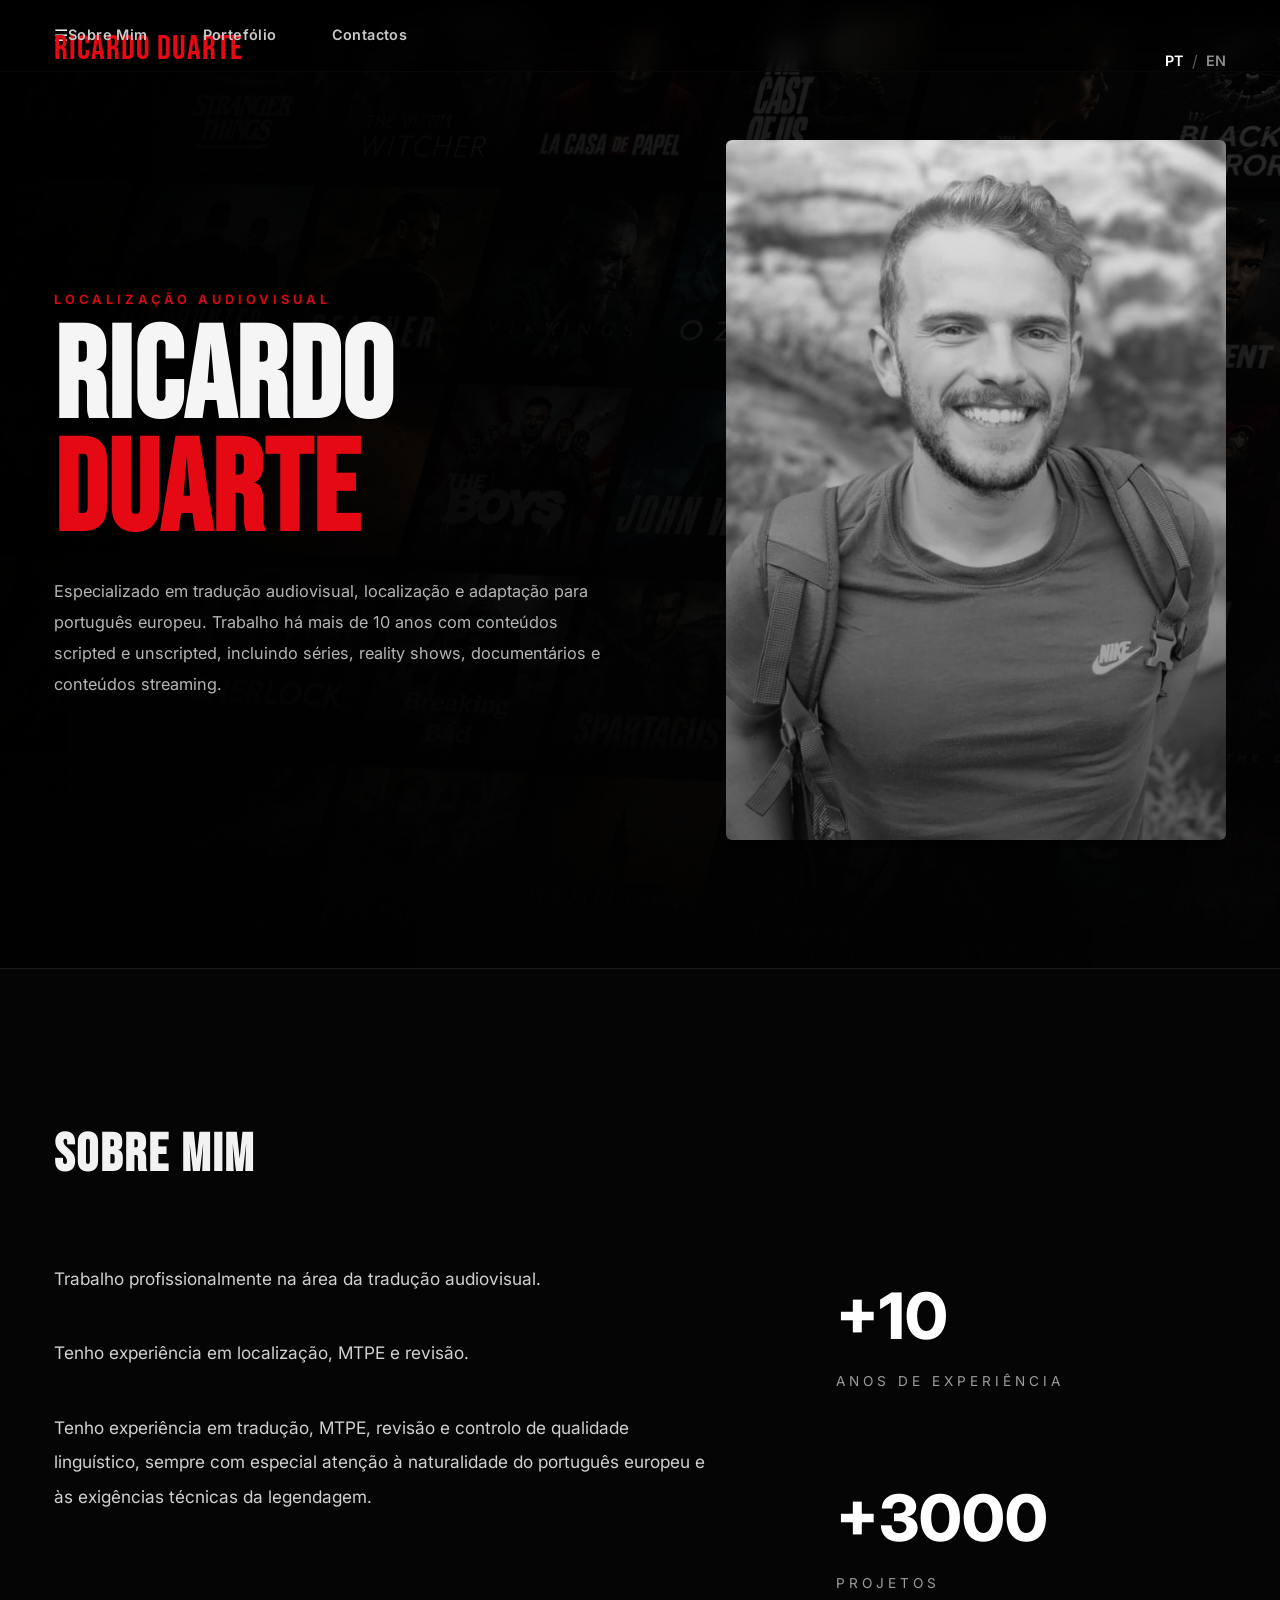
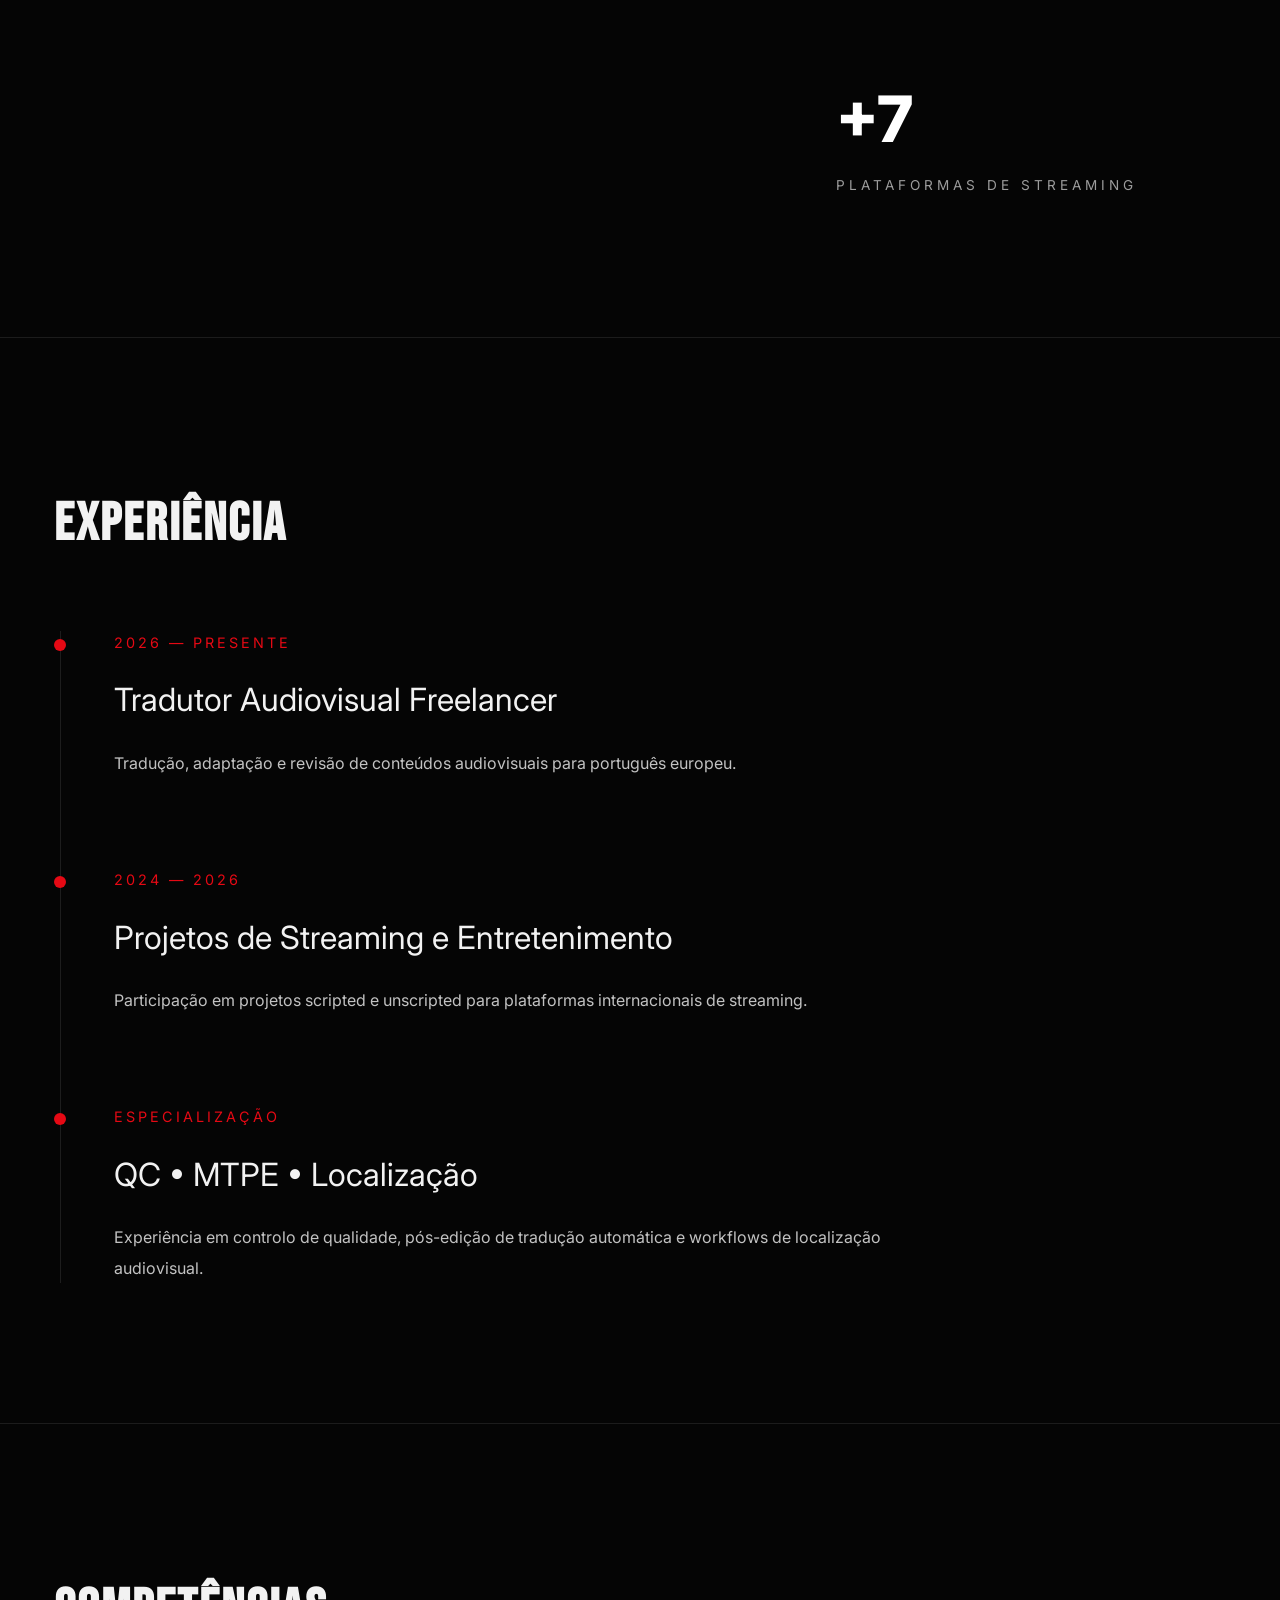
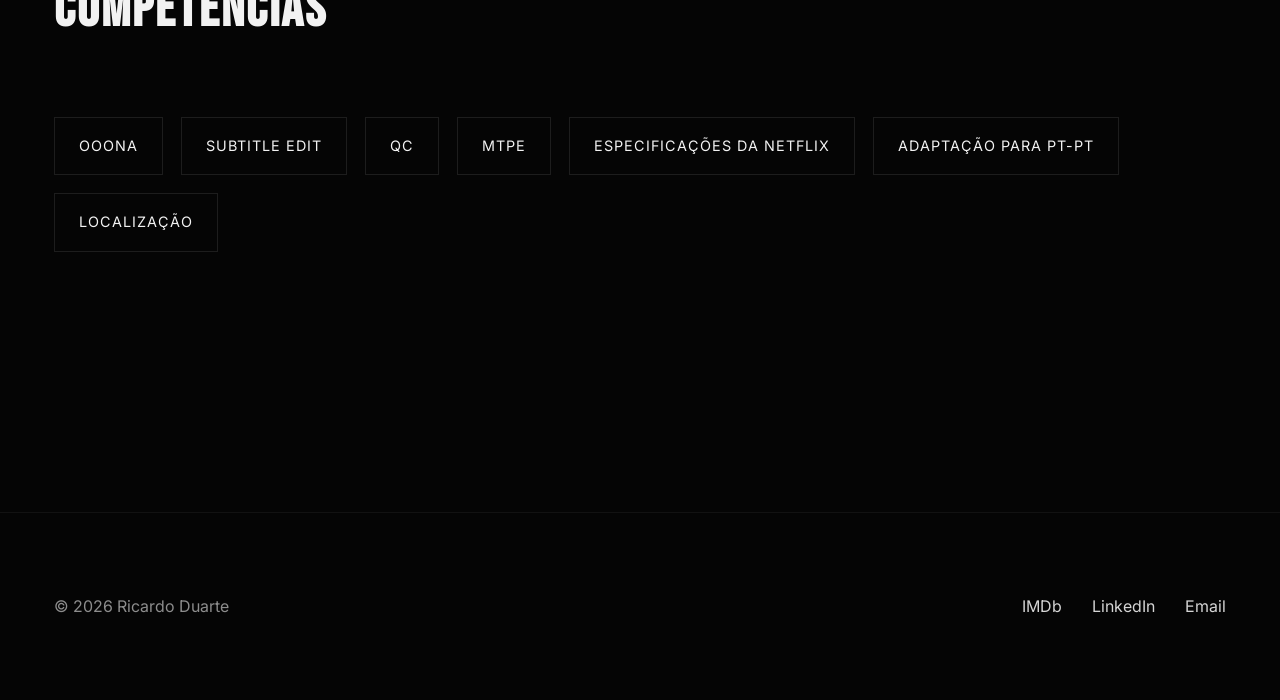
==== commit eebe81e8: "Update index.html" ====
--- a/index.html
+++ b/index.html
@@ -36,39 +36,51 @@
       RICARDO DUARTE
     </a>
 
+    <div class="mobile-menu-button"
+     onclick="toggleMobileMenu()">
+    ☰
+</div>
+
+<div class="mobile-menu">
+
     <div class="nav-links">
 
-    <a
-        id="nav-about" href="index.html">
-    </a>
-    
-    <a
-        id="nav-portfolio" href="pages/portfolio.html">
-    </a>
-    
-    <a
-        id="nav-contact" href="pages/contactos.html">
-    </a>
-
-    </div>
-    
+        <a
+            id="nav-about"
+            href="index.html">
+        </a>
+
+        <a
+            id="nav-portfolio"
+            href="pages/portfolio.html">
+        </a>
+
+        <a
+            id="nav-contact"
+            href="pages/contactos.html">
+        </a>
+
+    </div>
+
     <div class="language-switch">
-    
+
         <span
-        class="lang-option"
-        data-lang="pt"
-        onclick="loadLanguage('pt')">
-        PT
-    </span>
-    
-    <span class="lang-separator">/</span>
-    
-    <span
-        class="lang-option"
-        data-lang="en"
-        onclick="loadLanguage('en')">
-        EN
-    </span>
+            class="lang-option"
+            data-lang="pt"
+            onclick="loadLanguage('pt')">
+            PT
+        </span>
+
+        <span class="lang-separator">/</span>
+
+        <span
+            class="lang-option"
+            data-lang="en"
+            onclick="loadLanguage('en')">
+            EN
+        </span>
+
+        </div>
     
     </div>
 
--- a/css/global.css
+++ b/css/global.css
@@ -1,9 +1,155 @@
+:root {
+
+    --page-padding: 54px;
+}
+
 /* HEADER */
+/* NAVBAR */
+nav {
+
+    position: fixed;
+
+    top: 0;
+
+    width: 100%;
+
+    z-index: 9999;
+
+    display: flex;
+
+    align-items: center;
+
+    padding: 22px 54px;
+
+    background:
+        linear-gradient(
+            to bottom,
+            rgba(0,0,0,0.9),
+            rgba(0,0,0,0.15)
+        );
+
+    backdrop-filter: blur(10px);
+
+    border-bottom:
+        1px solid rgba(255,255,255,0.03);
+
+}
+
+* {
+    margin: 0;
+    padding: 0;
+    box-sizing: border-box;
+}
+
+body {
+
+    background: #050505;
+
+    color: #f2f2f2;
+
+    font-family: 'Inter', sans-serif;
+
+    overflow-x: hidden;
+
+    line-height: 1.7;
+
+}
+
+.container {
+
+    width: min(1400px, calc(100% - (var(--page-padding) * 2)));
+
+    margin: 0 auto;
+
+}
+
+.logo {
+
+    position: absolute;
+
+    left: var(--page-padding);
+
+    top: 20px;
+
+    font-family: 'Bebas Neue', sans-serif;
+
+    font-size: 2.15rem;
+
+    letter-spacing: 1px;
+
+    color: #e50914;
+
+    text-decoration: none;
+
+}
+
+.nav-links {
+
+    width: 100%;
+
+    display: flex;
+
+    justify-content: center;
+
+    gap: 55px;
+
+}
+
+.nav-links a {
+
+    position: relative;
+
+    color: #c9c9c9;
+
+    text-decoration: none;
+
+    font-size: 0.9rem;
+
+    font-weight: 600;
+
+    letter-spacing: 0.4px;
+
+    transition: 0.25s ease;
+
+}
+
+.nav-links a::after {
+
+    content: "";
+
+    position: absolute;
+
+    left: 0;
+
+    bottom: -8px;
+
+    width: 0;
+
+    height: 2px;
+
+    background: #e50914;
+
+    transition: 0.25s ease;
+
+}
+
+.nav-links a:hover {
+
+    color: white;
+
+}
+
+.nav-links a:hover::after {
+
+    width: 100%;
+
+}
+
 .language-switch {
 
     position: absolute;
 
-    right: 60px;
+    right: var(--page-padding);
 
     display: flex;
 
@@ -152,3 +298,37 @@
 
   width:100%;
 }
+
+/* =========================
+   RESPONSIVIDADE GLOBAL
+========================= */
+
+@media (max-width: 1199px) {
+
+    :root {
+
+        --page-padding: 36px;
+
+    }
+
+}
+
+@media (max-width: 768px) {
+
+    :root {
+
+        --page-padding: 24px;
+
+    }
+
+}
+
+@media (max-width: 480px) {
+
+    :root {
+
+        --page-padding: 18px;
+
+    }
+
+}
--- a/css/index.css
+++ b/css/index.css
@@ -135,13 +135,6 @@
 .nav-links a:hover::after{
 
   width:100%;
-}
-
-/* CONTAINER */
-
-.container{
-  width:min(1300px,90%);
-  margin:auto;
 }
 
 /* HERO */
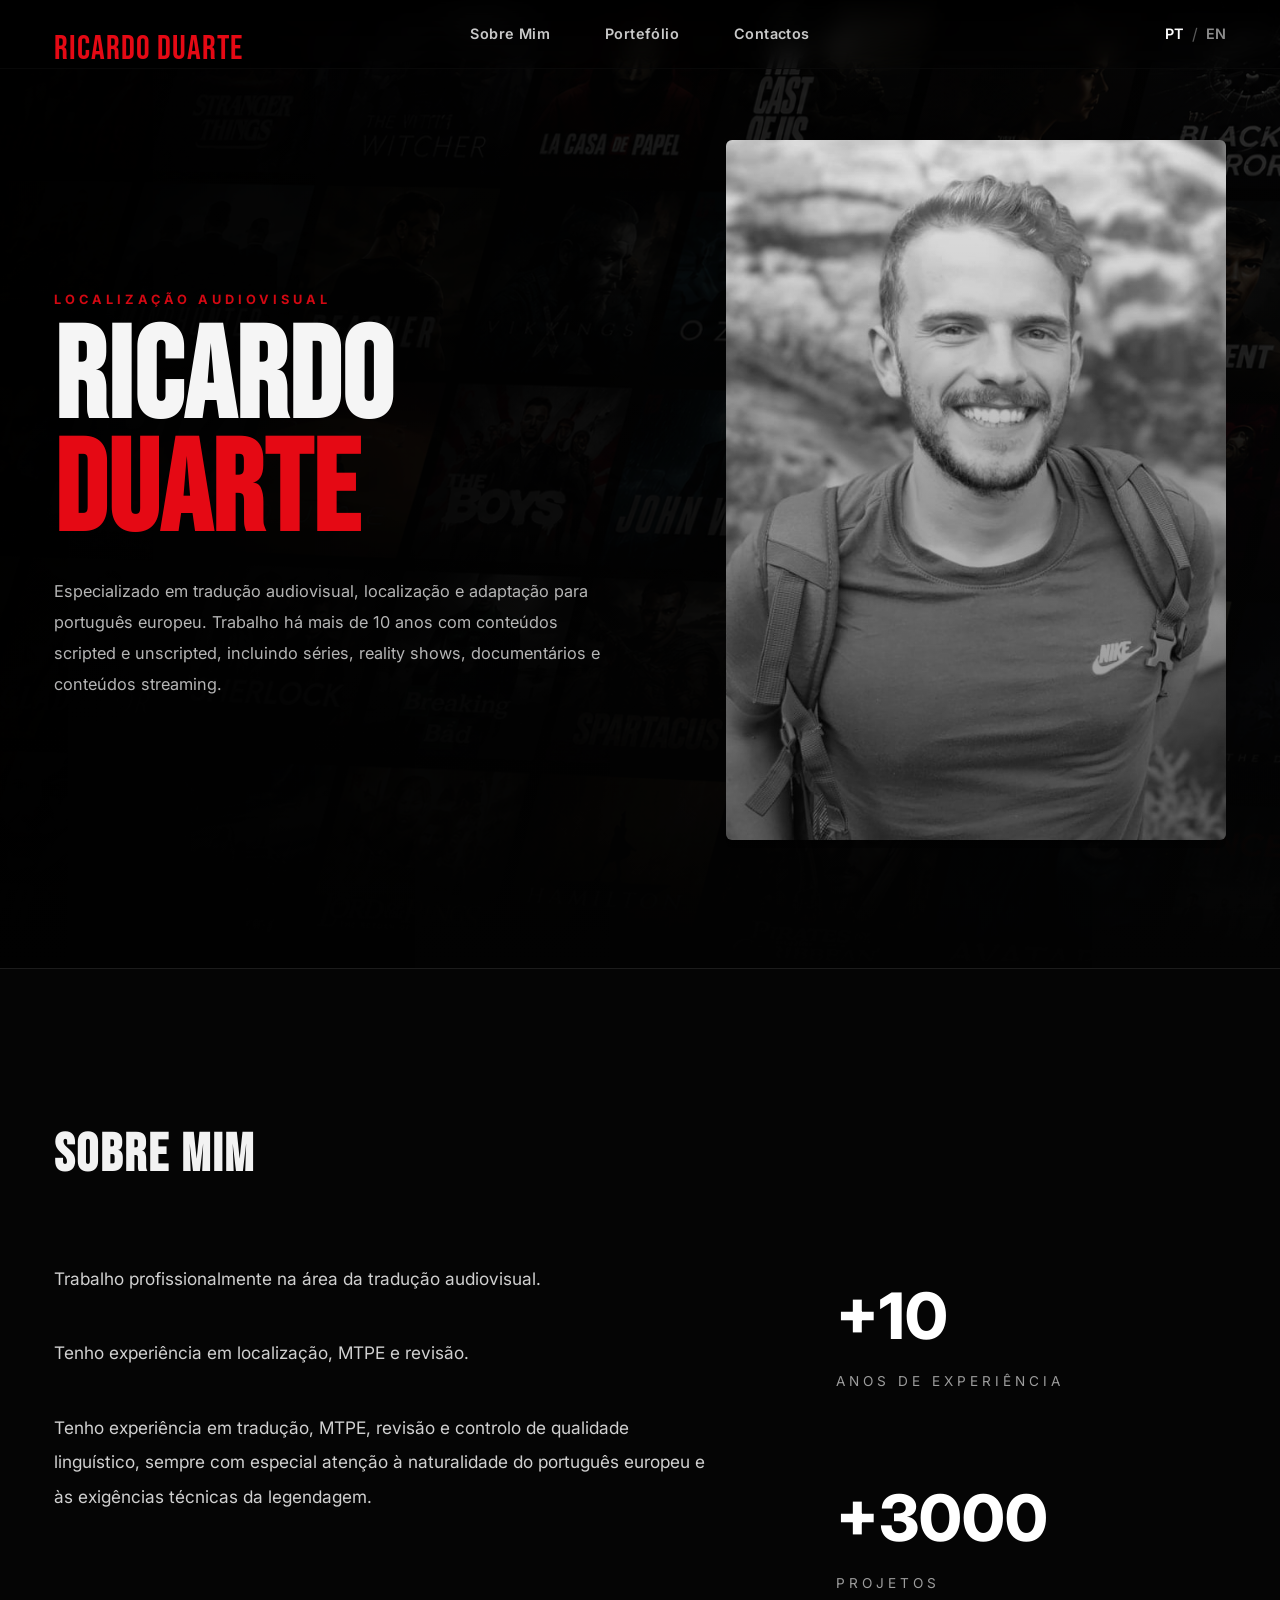
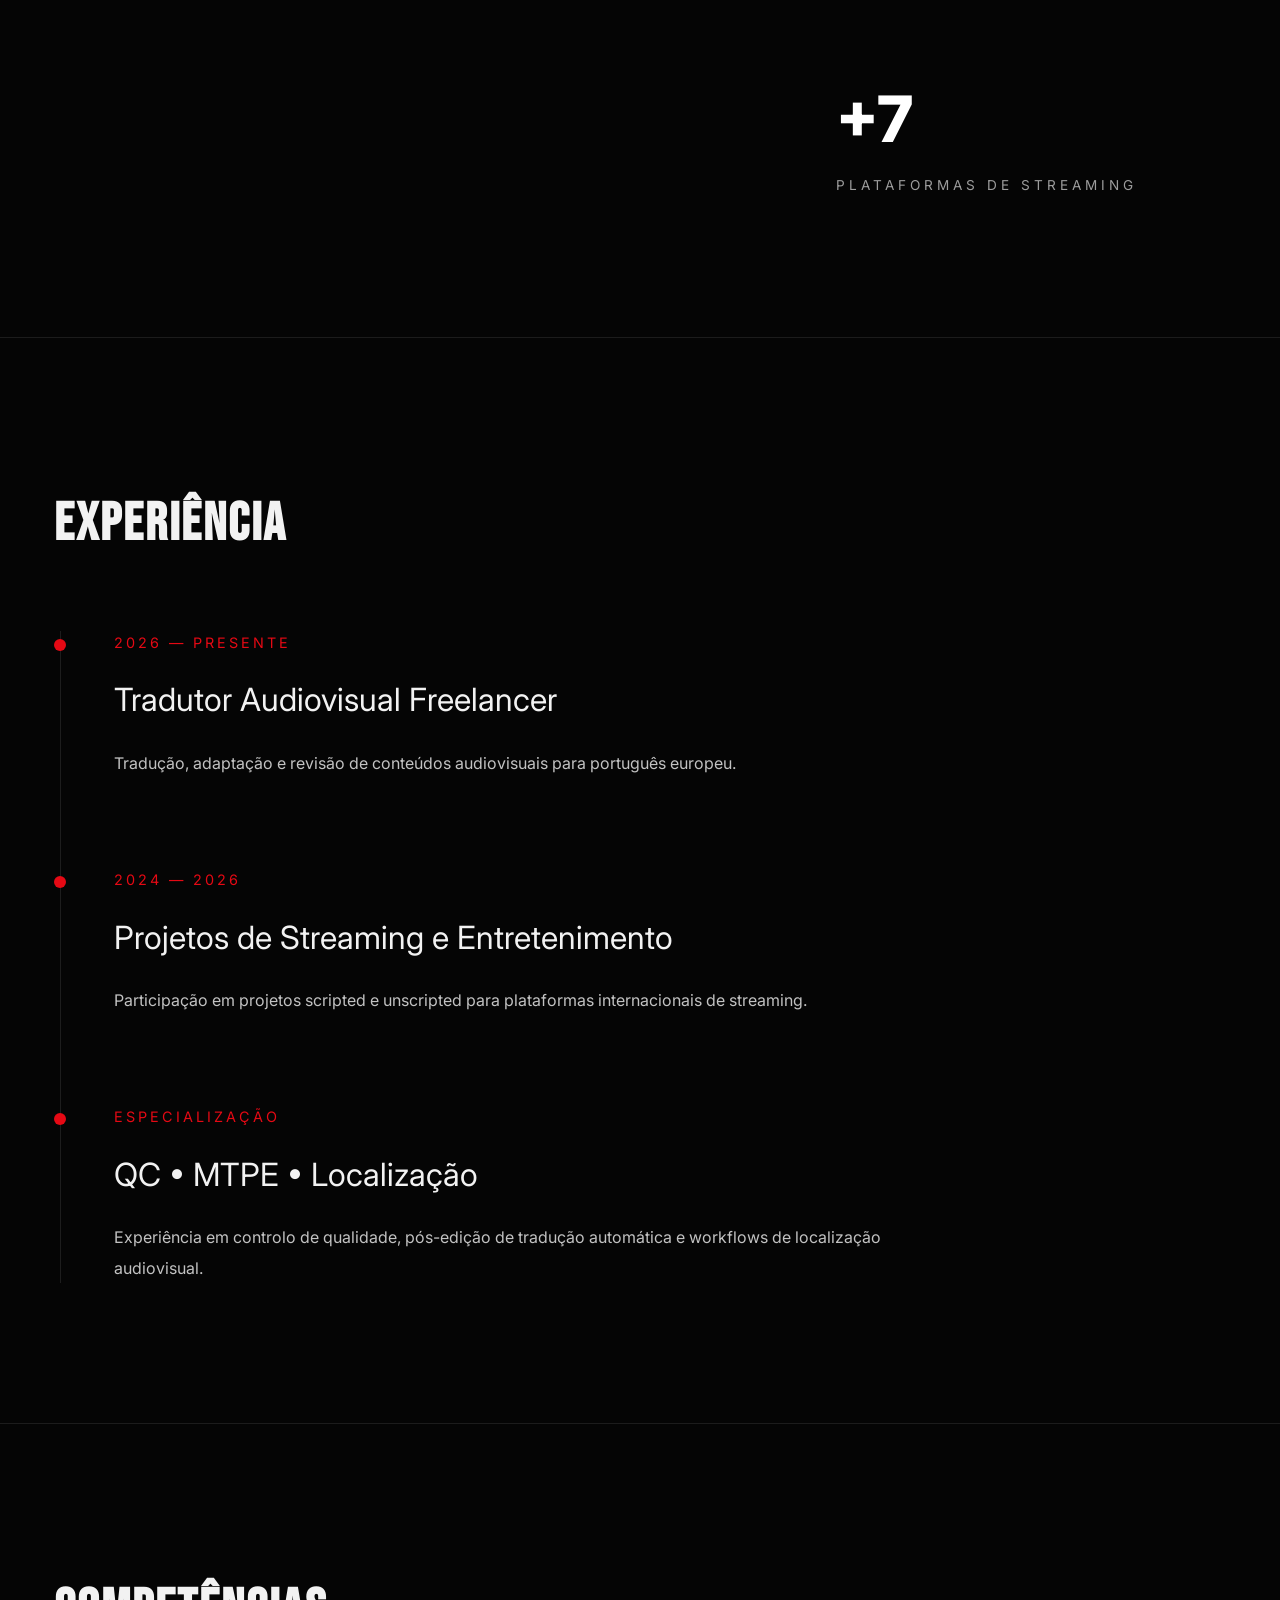
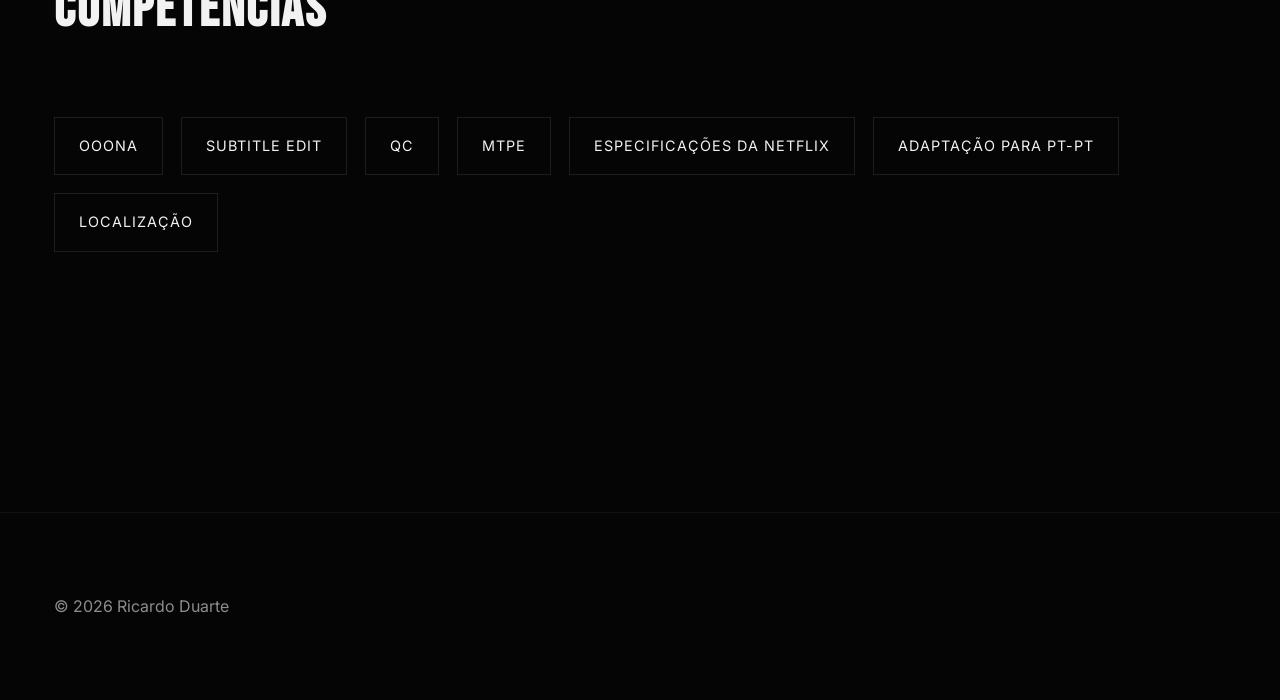
==== commit de087254: "Update index.html" ====
--- a/index.html
+++ b/index.html
@@ -218,11 +218,9 @@
 
     <div class="container footer-content">
 
-      <p>
-        © 2026 Ricardo Duarte
-      </p>
-
-      <div class="footer-links">
+      <p>© 2026 Ricardo Duarte</p>
+
+      <!-- <div class="footer-links">
 
         <a href="#">IMDb</a>
 
@@ -230,7 +228,7 @@
 
         <a href="pages/contactos.html">Email</a>
 
-      </div>
+      </div> -->
 
     </div>
 
--- a/css/global.css
+++ b/css/global.css
@@ -332,3 +332,237 @@
     }
 
 }
+
+/* =========================
+   HEADER MOBILE
+========================= */
+
+.mobile-menu-button {
+
+    display: none;
+
+}
+
+@media (max-width: 768px) {
+
+    nav {
+
+        padding:
+            16px
+            var(--page-padding);
+
+    }
+
+    .logo {
+
+        position: relative;
+
+        left: auto;
+        top: auto;
+
+        font-size: 1.8rem;
+
+    }
+
+    .mobile-menu-button {
+
+    display: flex;
+
+    align-items: center;
+    justify-content: center;
+
+    margin-left: auto;
+
+    width: 42px;
+    height: 42px;
+
+    border:
+        1px solid rgba(255,255,255,0.12);
+
+    border-radius: 50%;
+
+    color: white;
+
+    font-size: 1.2rem;
+
+    cursor: pointer;
+
+    user-select: none;
+
+    transition:
+        background 0.25s ease,
+        border-color 0.25s ease,
+        transform 0.3s ease;
+
+}
+
+.mobile-menu-button:hover {
+
+    border-color: #e50914;
+
+}
+
+nav.mobile-open .mobile-menu-button {
+
+    transform: rotate(90deg);
+
+}
+
+    .mobile-menu {
+
+    position: absolute;
+
+    top: 100%;
+
+    left: 0;
+    right: 0;
+
+    display: flex;
+
+    flex-direction: column;
+
+    align-items: center;
+
+    gap: 28px;
+
+    padding:
+        30px
+        var(--page-padding)
+        35px;
+
+    background:
+        rgba(5,5,5,0.97);
+
+    backdrop-filter: blur(14px);
+
+    border-bottom:
+        1px solid rgba(255,255,255,0.08);
+
+    box-shadow:
+        0 20px 40px rgba(0,0,0,0.45);
+
+    opacity: 0;
+
+    visibility: hidden;
+
+    pointer-events: none;
+
+    transform: translateY(-12px);
+
+    transition:
+        opacity 0.25s ease,
+        transform 0.25s ease,
+        visibility 0.25s ease;
+
+}
+
+nav.mobile-open .mobile-menu {
+
+    opacity: 1;
+
+    visibility: visible;
+
+    pointer-events: auto;
+
+    transform: translateY(0);
+
+}
+
+    .mobile-menu .nav-links {
+
+        width: auto;
+
+        display: flex;
+
+        flex-direction: column;
+
+        align-items: center;
+
+        justify-content: center;
+
+        gap: 22px;
+
+        text-align: center;
+
+    }
+
+    .mobile-menu .nav-links a {
+
+        font-size: 1rem;
+
+    }
+
+    .mobile-menu .language-switch {
+
+        position: static;
+
+        display: flex;
+
+        align-items: center;
+
+        justify-content: center;
+
+    }
+
+}
+
+/* =========================
+   MOBILE MENU - DESKTOP
+========================= */
+
+@media (min-width: 769px) {
+
+    .mobile-menu {
+
+        width: 100%;
+
+        display: flex;
+
+        align-items: center;
+
+    }
+
+    .mobile-menu .nav-links {
+
+        width: 100%;
+
+        display: flex;
+
+        justify-content: center;
+
+        gap: 55px;
+
+    }
+
+}
+
+/* =========================
+   FOOTER RESPONSIVO
+========================= */
+
+@media (max-width: 768px) {
+
+    footer {
+        padding: 55px 0;
+    }
+
+    .footer-content {
+        flex-direction: column;
+        align-items: center;
+        justify-content: center;
+        text-align: center;
+        gap: 20px;
+    }
+
+    .footer-content p {
+        font-size: 0.85rem;
+    }
+
+    .footer-links {
+        justify-content: center;
+        align-items: center;
+        gap: 22px;
+        flex-wrap: wrap;
+    }
+
+}
